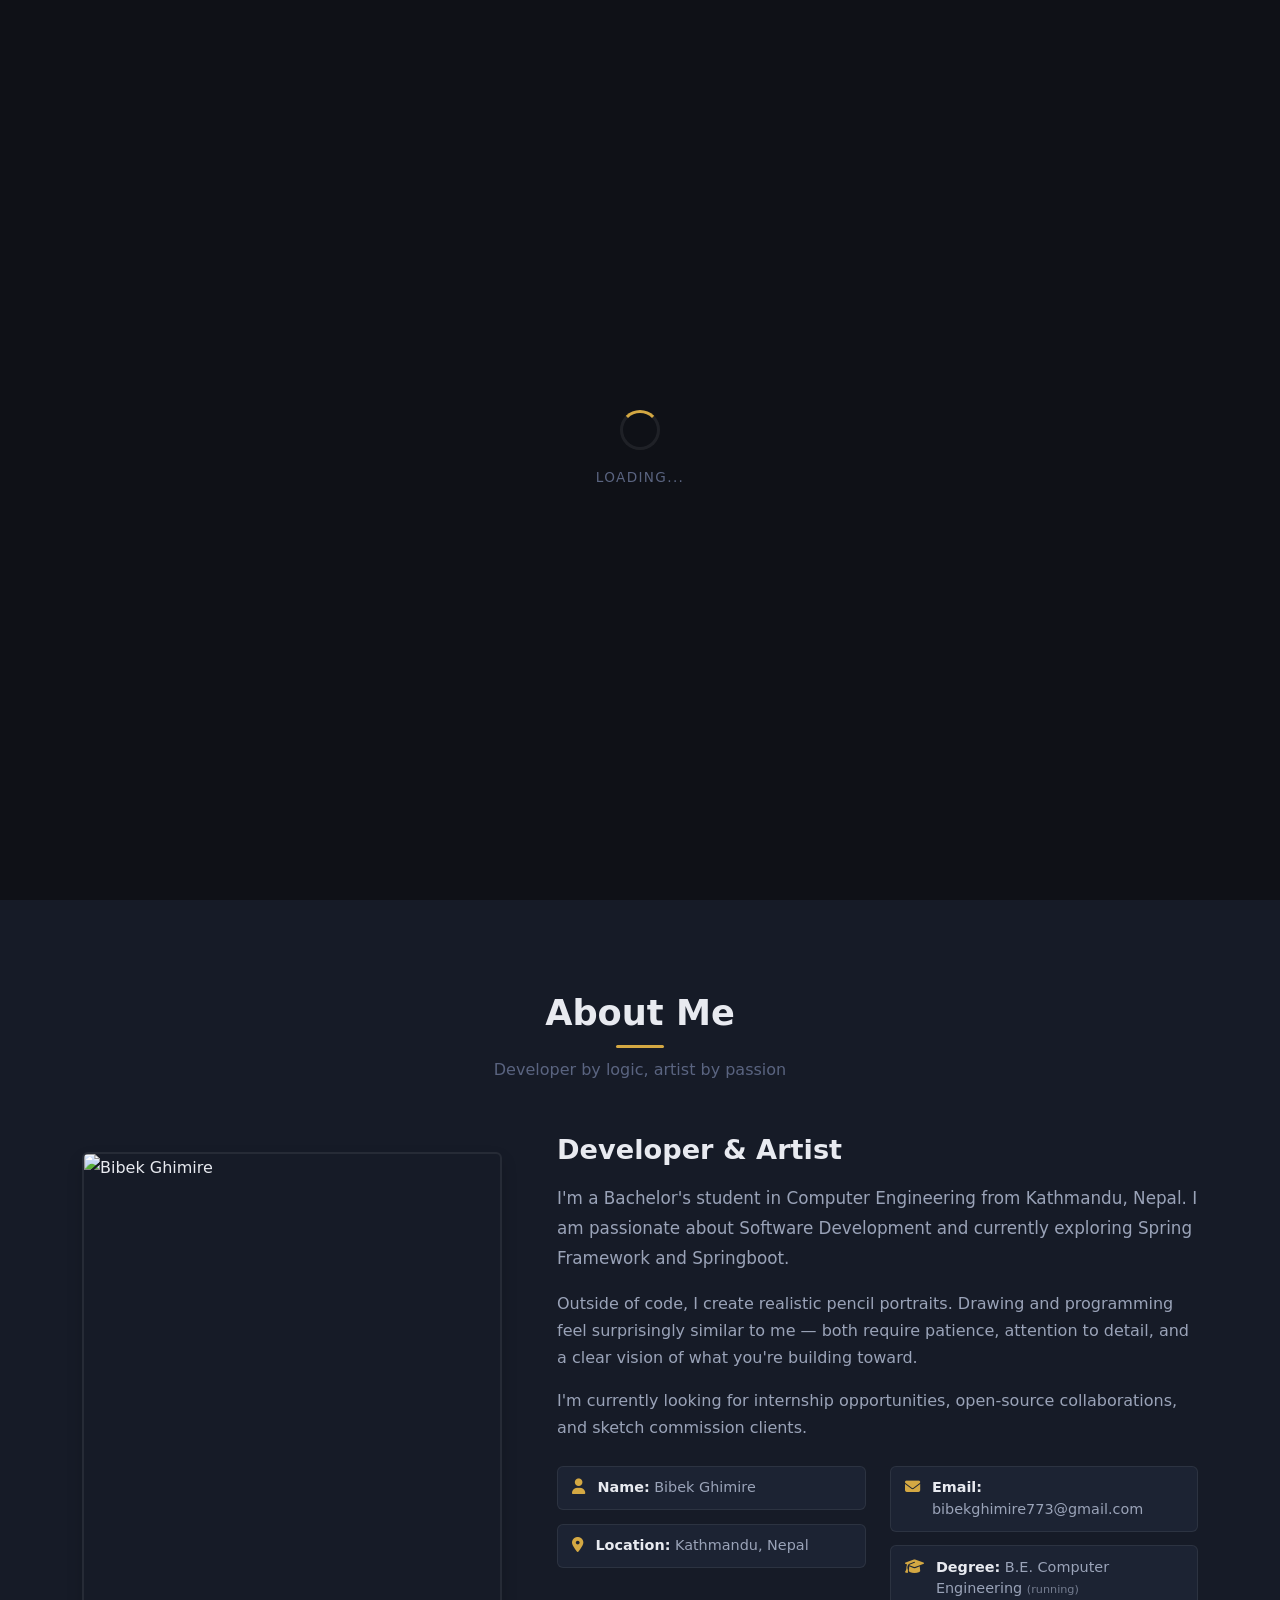
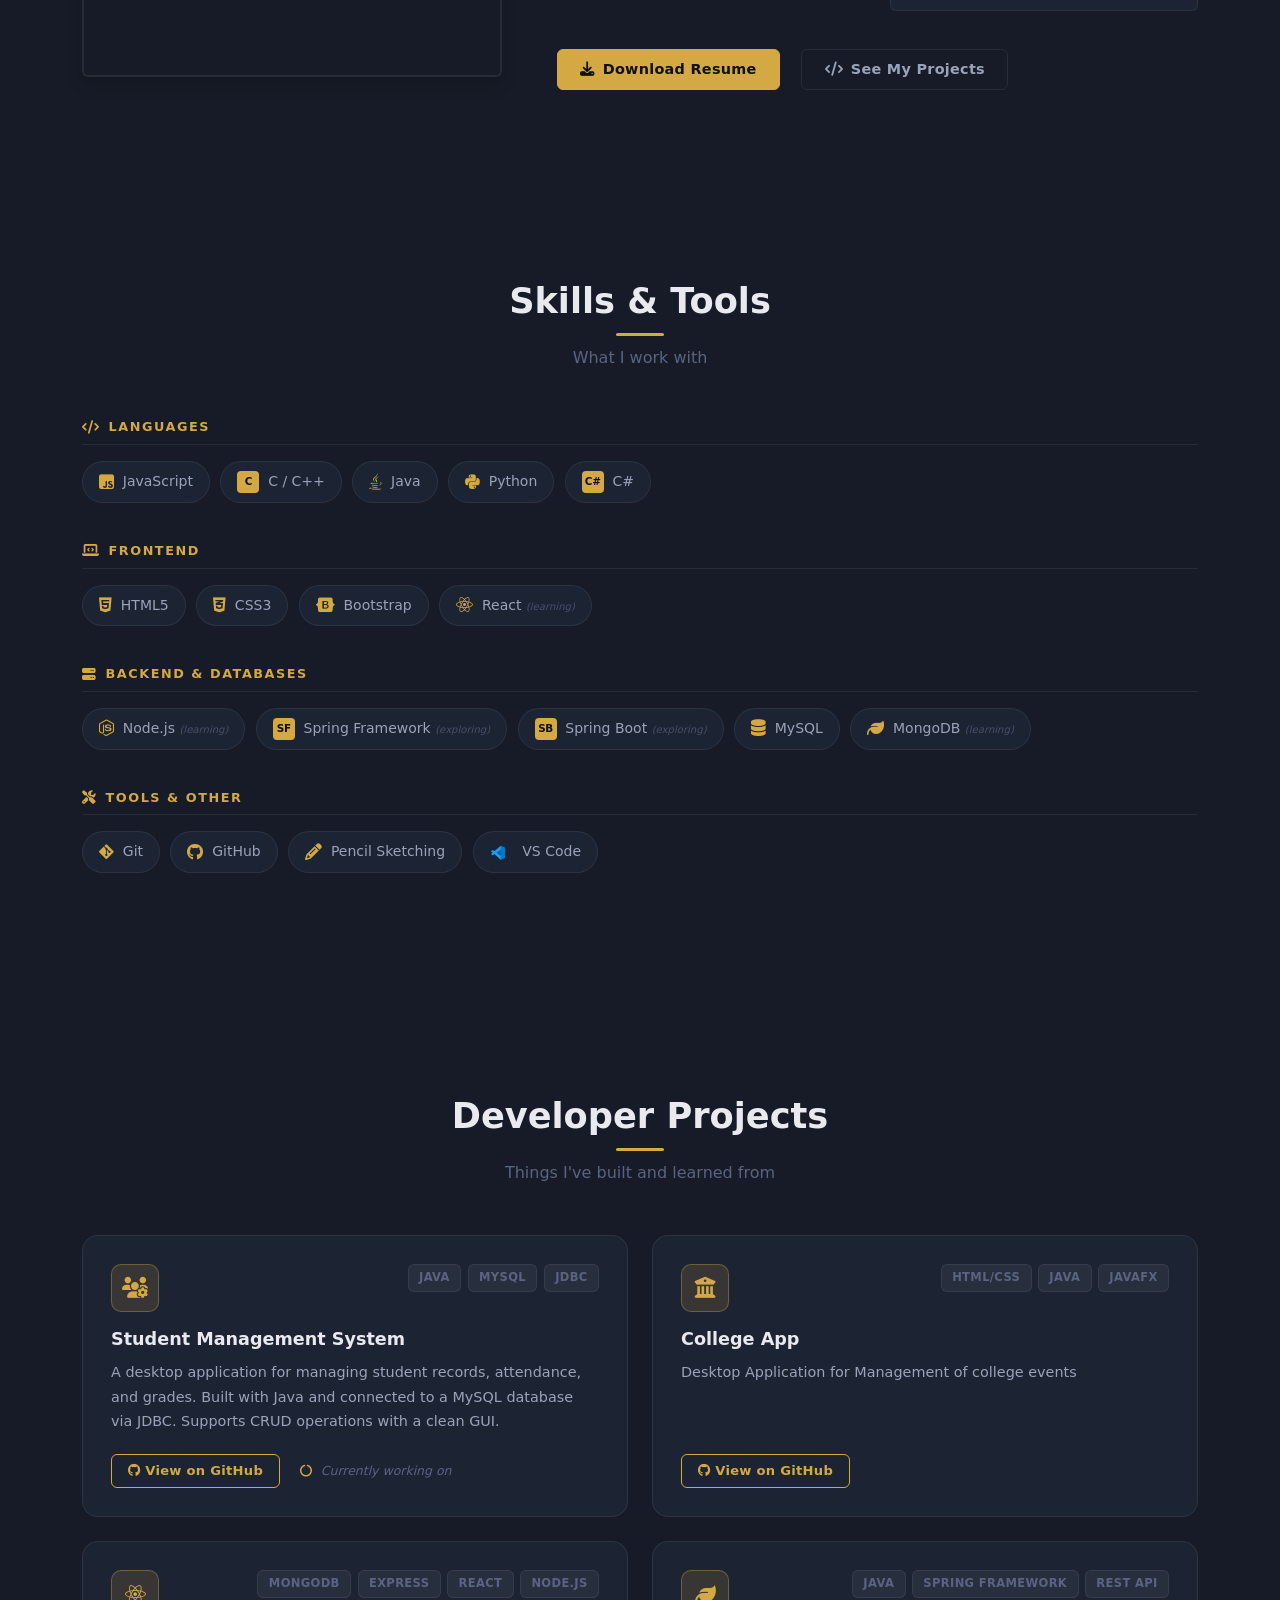
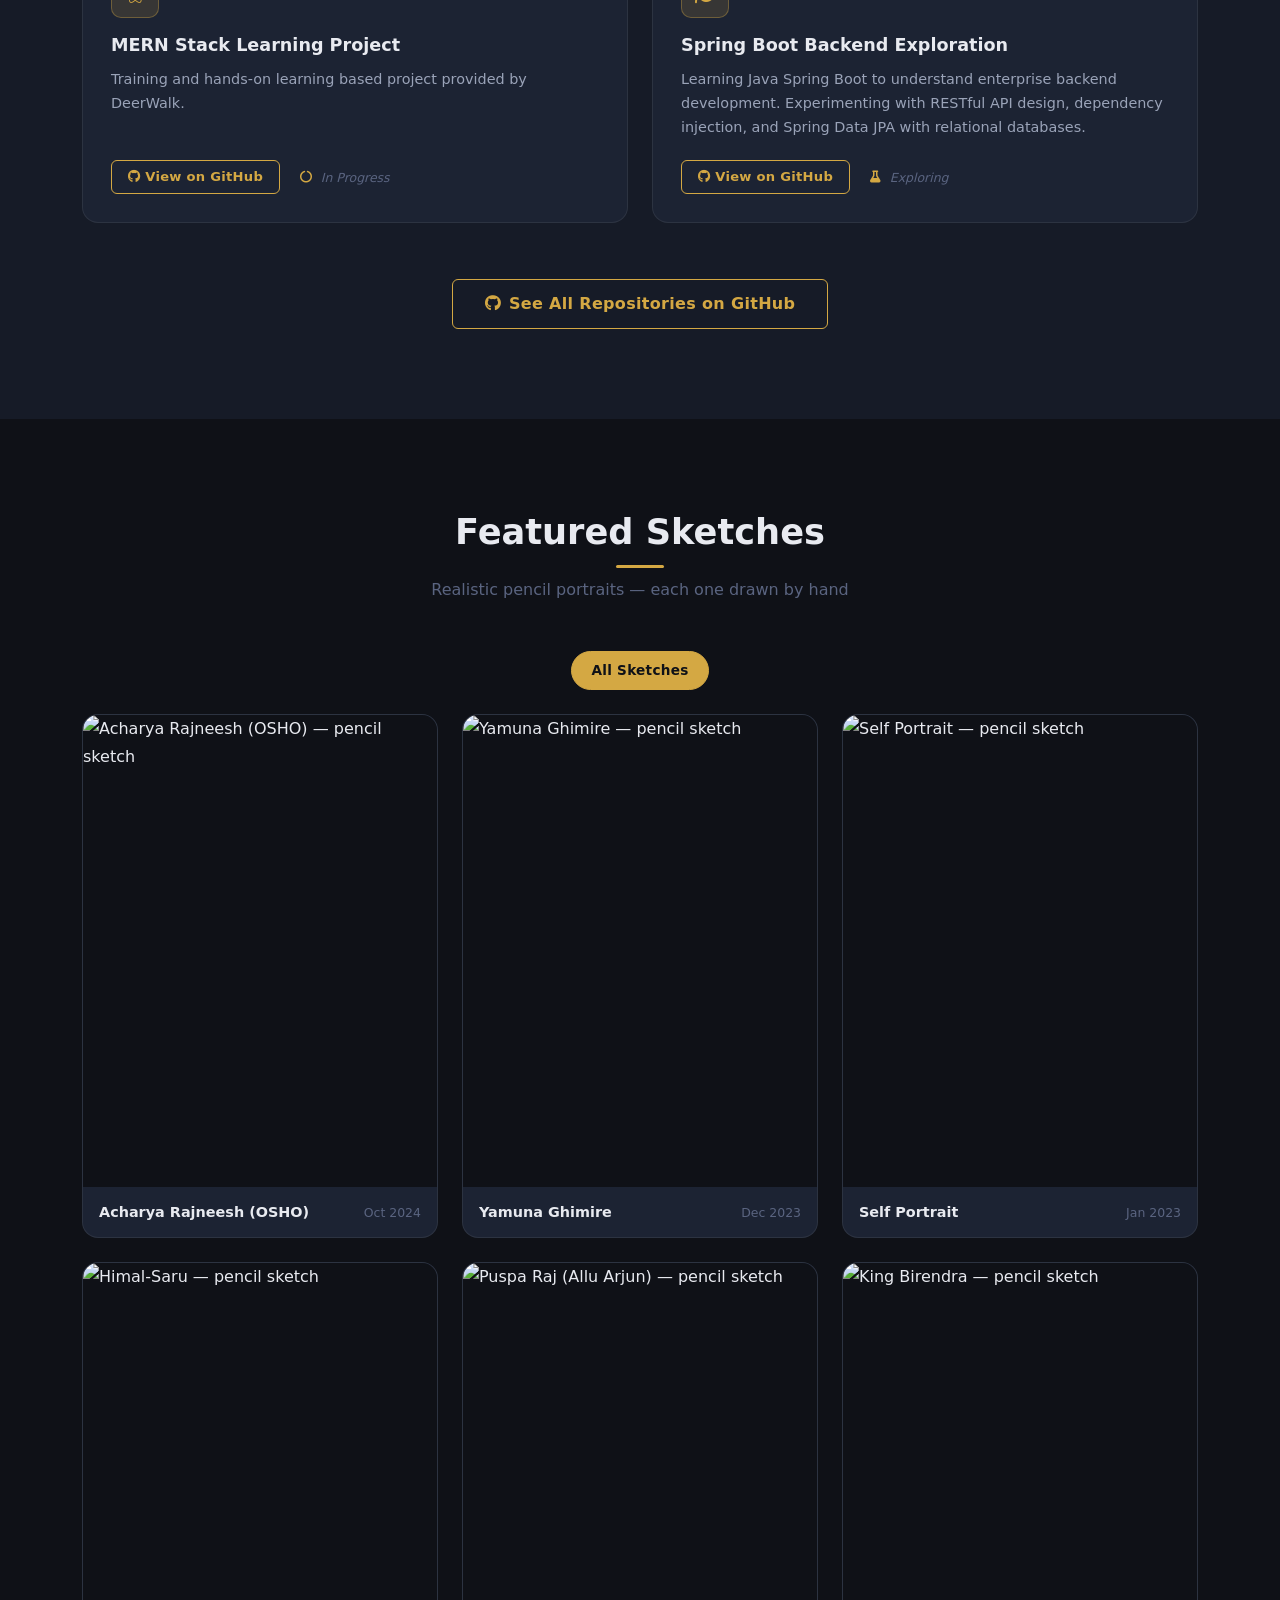
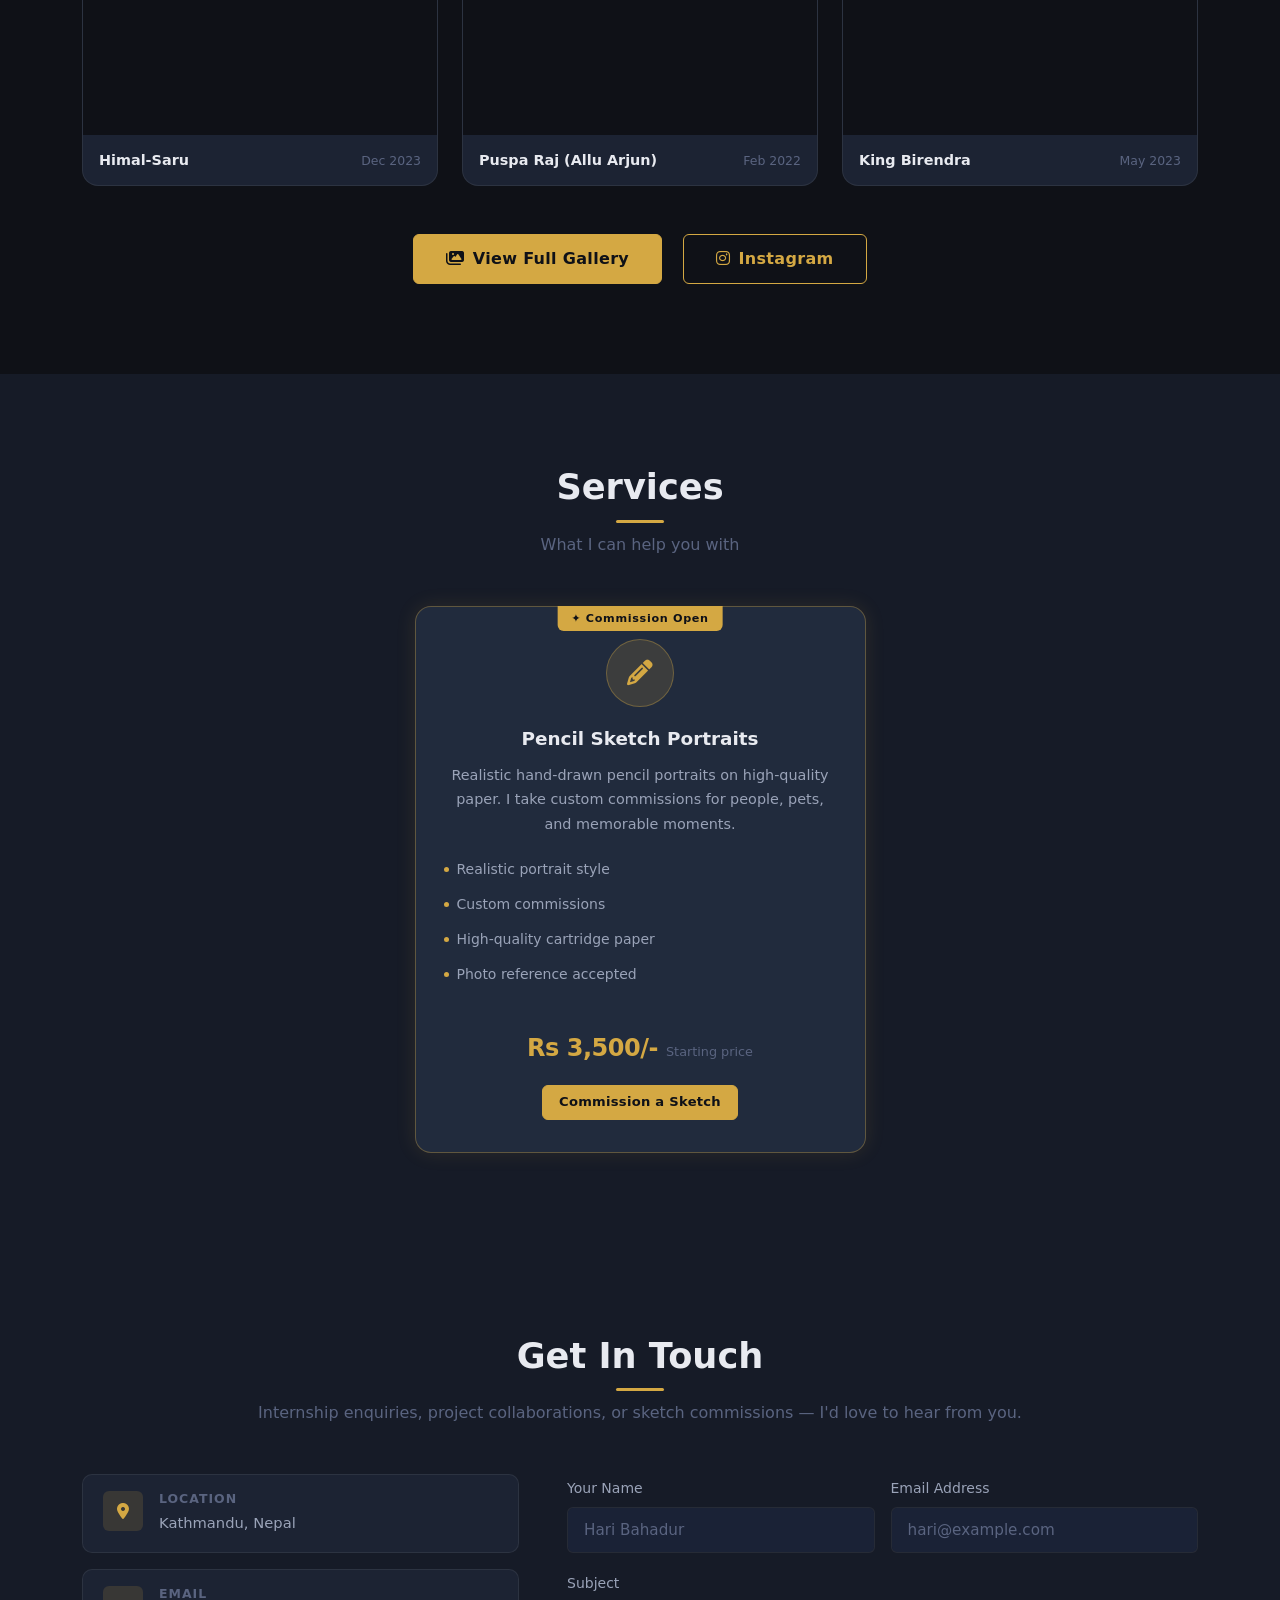
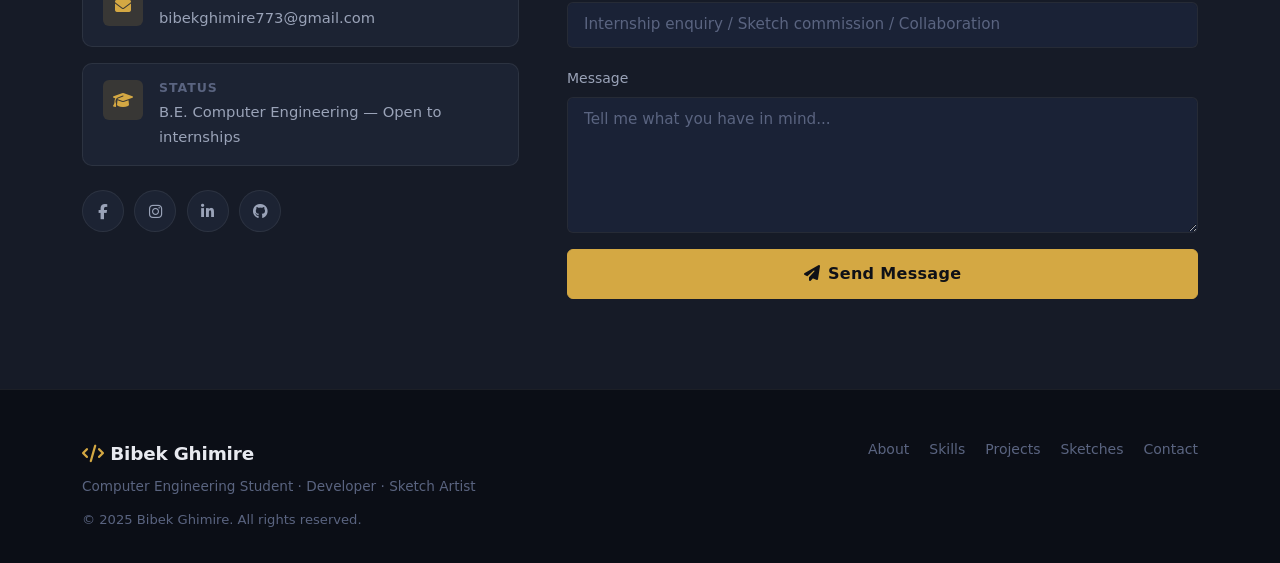
==== index.html @ e4b33c44 "feat: updated with correct data some new features" ====
<!DOCTYPE html>
<html lang="en">

<head>
  <meta charset="utf-8">
  <title>Bibek Ghimire — Developer & Artist</title>
  <meta name="viewport" content="width=device-width, initial-scale=1.0">
  <meta name="description" content="Bibek Ghimire — Computer Engineering student at Lalitpur, Nepal. Building web apps with MERN & Spring Boot. Also a realistic pencil sketch artist available for commissions.">
  <meta name="keywords" content="Bibek Ghimire, web developer, MERN stack, Spring Boot, sketch artist, computer engineering, Nepal, portfolio">
  <meta name="author" content="Bibek Ghimire">

  <!-- Open Graph / Social sharing -->
  <meta property="og:type" content="website">
  <meta property="og:url" content="https://ghimire-bibek.com.np/">
  <meta property="og:title" content="Bibek Ghimire — Developer & Artist">
  <meta property="og:description" content="Computer Engineering student building web apps and creating realistic pencil sketches. Open to internships, collaborations, and sketch commissions.">
  <meta property="og:image" content="https://ghimire-bibek.com.np/img/intro.jpg">

  <!-- Twitter Card -->
  <meta name="twitter:card" content="summary_large_image">
  <meta name="twitter:title" content="Bibek Ghimire — Developer & Artist">
  <meta name="twitter:description" content="Computer Engineering student building web apps and creating realistic pencil sketches.">
  <meta name="twitter:image" content="https://ghimire-bibek.com.np/img/intro.jpg">

  <!-- Favicon -->
  <link rel="icon" type="image/x-icon" href="img/logo.png">
  <link rel="manifest" href="manifest.json">
  <link rel="stylesheet" href="https://cloudflare.com">


  <!-- External CSS -->
  <link href="https://cdnjs.cloudflare.com/ajax/libs/bootstrap/5.3.0/css/bootstrap.min.css" rel="stylesheet">
  <link href="https://cdnjs.cloudflare.com/ajax/libs/font-awesome/6.4.0/css/all.min.css" rel="stylesheet">
  <link href="https://cdnjs.cloudflare.com/ajax/libs/aos/2.3.4/aos.css" rel="stylesheet">

  <!-- Site CSS -->
  <link rel="stylesheet" href="style.css">
</head>

<body data-bs-spy="scroll" data-bs-target="#navbar" data-bs-offset="80">

  <!-- ========================
       PRELOADER
  ========================= -->
  <div id="preloader">
    <div class="preloader-content">
      <div class="spinner"></div>
      <p>Loading...</p>
    </div>
  </div>

  <!-- ========================
       NAVBAR
  ========================= -->
  <nav class="navbar navbar-expand-lg navbar-dark fixed-top" id="navbar">
    <div class="container">
      <a class="navbar-brand" href="#home">
        <i class="fas fa-code"></i> Bibek Ghimire
      </a>
      <button class="navbar-toggler" type="button" data-bs-toggle="collapse" data-bs-target="#navbarNav"
        aria-controls="navbarNav" aria-expanded="false" aria-label="Toggle navigation">
        <span class="navbar-toggler-icon"></span>
      </button>
      <div class="collapse navbar-collapse" id="navbarNav">
        <ul class="navbar-nav ms-auto">
          <li class="nav-item"><a class="nav-link" href="#home">Home</a></li>
          <li class="nav-item"><a class="nav-link" href="#about">About</a></li>
          <li class="nav-item"><a class="nav-link" href="#skills">Skills</a></li>
          <li class="nav-item"><a class="nav-link" href="#projects">Projects</a></li>
          <li class="nav-item"><a class="nav-link" href="sketches.html">Sketches</a></li>
          <li class="nav-item"><a class="nav-link" href="#services">Services</a></li>
          <li class="nav-item"><a class="nav-link" href="#contact">Contact</a></li>
        </ul>
      </div>
    </div>
  </nav>

  <!-- ========================
       HERO SECTION
  ========================= -->
  <section id="home" class="hero">
    <div class="hero-particles"></div>
    <div class="container">
      <div class="row">
        <div class="col-lg-8 mx-auto text-center" data-aos="fade-up">
          <div class="hero-content">

            <img src="img/intro.jpg" alt="Bibek Ghimire" class="hero-profile-img mb-4"
              data-aos="zoom-in" data-aos-delay="200">

            <h1 class="hero-title">Hi, I'm Bibek Ghimire</h1>

            <!-- Typing animation target — kept for script.js compatibility -->
            <div class="typing-container">
              <span class="typed-text"></span>
              <span class="cursor">&nbsp;</span>
            </div>

            <p class="hero-subtitle mt-3">
              Computer Engineering student from Nepal —
              building web apps by day, drawing pencil portraits by night.
            </p>

            <div class="hero-buttons mt-4">
              <a href="#projects" class="btn btn-primary btn-lg me-3">View Projects</a>
              <a href="#contact" class="btn btn-outline-light btn-lg">Get In Touch</a>
            </div>

            <!-- Quick social links in hero -->
            <div class="hero-social mt-4">
              <a href="https://github.com/bibek773" target="_blank" rel="noopener" aria-label="GitHub">
                <i class="fab fa-github"></i>
              </a>
              <a href="https://www.linkedin.com/in/bibek-ghimire-1952292b1/" target="_blank" rel="noopener" aria-label="LinkedIn">
                <i class="fab fa-linkedin"></i>
              </a>
              <a href="https://www.instagram.com/bibekghimire773" target="_blank" rel="noopener" aria-label="Instagram">
                <i class="fab fa-instagram"></i>
              </a>
              <a href="https://www.facebook.com/mr.bibek0" target="_blank" rel="noopener" aria-label="Facebook">
                <i class="fab fa-facebook"></i>
              </a>
            </div>

          </div>
        </div>
      </div>
    </div>

    <div class="scroll-indicator">
      <a href="#about" aria-label="Scroll to About">
        <i class="fas fa-chevron-down"></i>
      </a>
    </div>
  </section>

  <!-- ========================
       ABOUT SECTION
  ========================= -->
  <section id="about" class="section">
    <div class="container">
      <h2 class="section-title" data-aos="fade-up">About Me</h2>
      <p class="section-subtitle" data-aos="fade-up" data-aos-delay="100">Developer by logic, artist by passion</p>

      <div class="row align-items-center">

        <!-- Photo -->
        <div class="col-lg-5 mb-5 mb-lg-0" data-aos="fade-right">
          <div class="about-image-container">
            <img src="img/bg.png" alt="Bibek Ghimire" class="img-fluid rounded shadow about-image">
            <div class="image-overlay">
              <div class="overlay-content">
                <i class="fas fa-eye fa-2x"></i>
                <p>Passionate Developer</p>
              </div>
            </div>
          </div>
        </div>

        <!-- Bio -->
        <div class="col-lg-7" data-aos="fade-left">
          <div class="about-content">
            <h3 class="mb-3">Developer &amp; Artist</h3>

            <p class="lead">
              I'm a Bachelor's student in Computer Engineering from Kathmandu, Nepal.
              I am passionate about Software Development and currently exploring Spring Framework and Springboot.
            </p>
            <p>
              Outside of code, I create realistic pencil portraits. Drawing and programming feel
              surprisingly similar to me — both require patience, attention to detail, and a clear
              vision of what you're building toward.
            </p>
            <p>
              I'm currently looking for internship opportunities, open-source collaborations,
              and sketch commission clients.
            </p>

            <!-- Info grid — no phone number -->
            <div class="row mt-4">
              <div class="col-sm-6">
                <div class="info-item">
                  <i class="fas fa-user"></i>
                  <span><strong>Name:</strong> Bibek Ghimire</span>
                </div>
                <div class="info-item">
                  <i class="fas fa-map-marker-alt"></i>
                  <span><strong>Location:</strong> Kathmandu, Nepal</span>
                </div>
              </div>
              <div class="col-sm-6">
                <div class="info-item">
                  <i class="fas fa-envelope"></i>
                  <span><strong>Email:</strong> bibekghimire773@gmail.com</span>
                </div>
                <div class="info-item">
                  <i class="fas fa-graduation-cap"></i>
                  <span><strong>Degree:</strong> B.E. Computer Engineering <small>(running)</small></span>
                </div>
              </div>
            </div>

            <div class="mt-4">
              <a href="resume.pdf" class="btn btn-primary me-3" target="_blank" rel="noopener">
                <i class="fas fa-download me-2"></i>Download Resume
              </a>
              <a href="#projects" class="btn btn-outline-secondary">
                <i class="fas fa-code me-2"></i>See My Projects
              </a>
            </div>
          </div>
        </div>

      </div>
    </div>
  </section>

  <!-- ========================
       SKILLS SECTION (new)
  ========================= -->
  <section id="skills" class="section skills-section">
    <div class="container">
      <h2 class="section-title" data-aos="fade-up">Skills &amp; Tools</h2>
      <p class="section-subtitle" data-aos="fade-up" data-aos-delay="100">What I work with</p>

      <!-- Languages -->
      <div class="skills-group" data-aos="fade-up" data-aos-delay="150">
        <h5 class="skills-group-label">
          <i class="fas fa-code me-2"></i>Languages
        </h5>
        <div class="skills-grid">
          <div class="skill-chip">
            <i class="fab fa-js-square"></i>
            <span>JavaScript</span>
          </div>
          <div class="skill-chip">
            <span class="skill-chip-icon">C</span>
            <span>C / C++</span>
          </div>
          <div class="skill-chip">
            <i class="fab fa-java"></i>
            <span>Java</span>
          </div>
          <div class="skill-chip">
            <i class="fab fa-python"></i>
            <span>Python</span>
          </div>
          <div class="skill-chip">
            <span class="skill-chip-icon">C#</span>
            <span>C#</span>
          </div>
        </div>
      </div>

      <!-- Frontend -->
      <div class="skills-group" data-aos="fade-up" data-aos-delay="200">
        <h5 class="skills-group-label">
          <i class="fas fa-laptop-code me-2"></i>Frontend
        </h5>
        <div class="skills-grid">
          <div class="skill-chip">
            <i class="fab fa-html5"></i>
            <span>HTML5</span>
          </div>
          <div class="skill-chip">
            <i class="fab fa-css3-alt"></i>
            <span>CSS3</span>
          </div>
          <div class="skill-chip">
            <i class="fab fa-bootstrap"></i>
            <span>Bootstrap</span>
          </div>
          <div class="skill-chip">
            <i class="fab fa-react"></i>
            <span>React <small>(learning)</small></span>
          </div>
        </div>
      </div>

      <!-- Backend -->
      <div class="skills-group" data-aos="fade-up" data-aos-delay="250">
        <h5 class="skills-group-label">
          <i class="fas fa-server me-2"></i>Backend &amp; Databases
        </h5>
        <div class="skills-grid">
          <div class="skill-chip">
            <i class="fab fa-node-js"></i>
            <span>Node.js <small>(learning)</small></span>
          </div>
          <div class="skill-chip">
            <span class="skill-chip-icon">SF</span>
            <span>Spring Framework <small>(exploring)</small></span>
          </div>
          <div class="skill-chip">
            <span class="skill-chip-icon">SB</span>
            <span>Spring Boot <small>(exploring)</small></span>
          </div>
          <div class="skill-chip">
            <i class="fas fa-database"></i>
            <span>MySQL</span>
          </div>
          <div class="skill-chip">
            <i class="fas fa-leaf"></i>
            <span>MongoDB <small>(learning)</small></span>
          </div>
        </div>
      </div>

      <!-- Tools -->
      <div class="skills-group" data-aos="fade-up" data-aos-delay="300">
        <h5 class="skills-group-label">
          <i class="fas fa-tools me-2"></i>Tools &amp; Other
        </h5>
        <div class="skills-grid">
          <div class="skill-chip">
            <i class="fab fa-git-alt"></i>
            <span>Git</span>
          </div>
          <div class="skill-chip">
            <i class="fab fa-github"></i>
            <span>GitHub</span>
          </div>
          <div class="skill-chip">
            <i class="fas fa-pencil-alt"></i>
            <span>Pencil Sketching</span>
          </div>
          <div class="skill-chip">
            <svg width="16" height="16" viewBox="0 0 24 24" aria-hidden="true" focusable="false" style="margin-right:8px;display:inline-block;vertical-align:middle;">
              <path fill="#0065A9" d="M16.24 2.47L6.73 11.03l-2.74-2.08L1.5 10.94l2.74 2.06L1.5 15.06l2.49 1.99 2.74-2.08 9.51 8.56 6.26-3V5.47z"/>
              <path fill="#007ACC" d="M22.5 5.47l-6.26-3v21.06l6.26-3z"/>
              <path fill="#1F9CF0" d="M16.24 2.47v5.61L9.92 13l6.32 4.92v5.61L6.73 14.97 3.99 17.05 1.5 15.06 4.24 13 1.5 10.94l2.49-1.99 2.74 2.08z"/>
            </svg>
            <span>VS Code</span>
            
          </div>
        </div>
      </div>

    </div>
  </section>

  <!-- ========================
       PROJECTS SECTION (new)
  ========================= -->
  <section id="projects" class="section projects-section">
    <div class="container">
      <h2 class="section-title" data-aos="fade-up">Developer Projects</h2>
      <p class="section-subtitle" data-aos="fade-up" data-aos-delay="100">Things I've built and learned from</p>

      <div class="row g-4">

        <!-- Project 1: Student Management System -->
        <div class="col-lg-6" data-aos="fade-up" data-aos-delay="150">
          <div class="project-card">
            <div class="project-header">
              <div class="project-icon">
                <i class="fas fa-users-cog"></i>
              </div>
              <div class="project-tags">
                <span class="project-tag">Java</span>
                <span class="project-tag">MySQL</span>
                <span class="project-tag">JDBC</span>
              </div>
            </div>
            <h4 class="project-title">Student Management System  </h4>
            <p class="project-desc">
              A desktop application for managing student records, attendance, and grades.
              Built with Java and connected to a MySQL database via JDBC. Supports
              CRUD operations with a clean GUI.
            </p>
            <div class="project-links">
              <a href="https://github.com/Bibek773/StudentManagementSystem" target="_blank" rel="noopener" class="btn btn-sm btn-outline-primary">
                <i class="fab fa-github me-1"></i>View on GitHub
              </a>
              <span class="project-status ms-2">
                <i class="fas fa-circle-notch fa-spin me-1"></i>Currently working on
              </span>
            </div>
          </div>
        </div>

        <!-- Project 2: College App -->
        <div class="col-lg-6" data-aos="fade-up" data-aos-delay="200">
          <div class="project-card">
            <div class="project-header">
              <div class="project-icon">
                <i class="fas fa-university"></i>
              </div>
              <div class="project-tags">
                <span class="project-tag">HTML/CSS</span>
                <span class="project-tag">Java</span>
                <span class="project-tag">JavaFX</span>
              </div>
            </div>
            <h4 class="project-title">College App</h4>
            <p class="project-desc">
              Desktop Application for Management of college events
            </p>
            <div class="project-links">
              <a href="https://github.com/Bibek773/CollegeApp" target="_blank" rel="noopener" class="btn btn-sm btn-outline-primary">
                <i class="fab fa-github me-1"></i>View on GitHub
              </a>
            </div>
          </div>
        </div>

        <!-- Project 3: MERN Learning Project -->
        <div class="col-lg-6" data-aos="fade-up" data-aos-delay="250">
          <div class="project-card">
            <div class="project-header">
              <div class="project-icon">
                <i class="fab fa-react"></i>
              </div>
              <div class="project-tags">
                <span class="project-tag">MongoDB</span>
                <span class="project-tag">Express</span>
                <span class="project-tag">React</span>
                <span class="project-tag">Node.js</span>
              </div>
            </div>
            <h4 class="project-title">MERN Stack Learning Project</h4>
            <p class="project-desc">
              Training and hands-on learning based project provided by DeerWalk.
            </p>
            <div class="project-links">
              <a href="https://github.com/Bibek773/mernStack" target="_blank" rel="noopener" class="btn btn-sm btn-outline-primary">
                <i class="fab fa-github me-1"></i>View on GitHub
              </a>
              <span class="project-status ms-2">
                <i class="fas fa-circle-notch fa-spin me-1"></i>In Progress
              </span>
            </div>
          </div>
        </div>

        <!-- Project 4: Spring Boot Exploration -->
        <div class="col-lg-6" data-aos="fade-up" data-aos-delay="300">
          <div class="project-card">
            <div class="project-header">
              <div class="project-icon">
                <i class="fas fa-leaf"></i>
              </div>
              <div class="project-tags">
                <span class="project-tag">Java</span>
                <span class="project-tag">Spring Framework</span>
                <span class="project-tag">REST API</span>
              </div>
            </div>
            <h4 class="project-title">Spring Boot Backend Exploration</h4>
            <p class="project-desc">
              Learning Java Spring Boot to understand enterprise backend development.
              Experimenting with RESTful API design, dependency injection, and
              Spring Data JPA with relational databases.
            </p>
            <div class="project-links">
              <a href="https://github.com/Bibek773/JavaSpringBoot" target="_blank" rel="noopener" class="btn btn-sm btn-outline-primary">
                <i class="fab fa-github me-1"></i>View on GitHub
              </a>
              <span class="project-status ms-2">
                <i class="fas fa-flask me-1"></i>Exploring
              </span>
            </div>
          </div>
        </div>

      </div>

      <div class="text-center mt-5" data-aos="fade-up">
        <a href="https://github.com/Bibek773" target="_blank" rel="noopener" class="btn btn-outline-primary btn-lg">
          <i class="fab fa-github me-2"></i>See All Repositories on GitHub
        </a>
      </div>

    </div>
  </section>

  <!-- ========================
       FEATURED SKETCHES SECTION
       (was "Featured Work" / "Portfolio")
  ========================= -->
  <section id="portfolio" class="section">
    <div class="container">
      <h2 class="section-title" data-aos="fade-up">Featured Sketches</h2>
      <p class="section-subtitle" data-aos="fade-up" data-aos-delay="100">
        Realistic pencil portraits — each one drawn by hand
      </p>

      <!-- Filter tabs kept for script.js compatibility -->
      <div class="portfolio-filters text-center mb-4" data-aos="fade-up" data-aos-delay="150">
        <button class="filter-btn active" data-filter="all">All Sketches</button>
      </div>

      <div class="row g-4" id="portfolio-grid">

        <div class="col-lg-4 col-md-6 portfolio-item" data-aos="fade-up" data-aos-delay="200">
          <div class="portfolio-card">
            <div class="portfolio-img-wrapper">
              <img src="img/work-1.jpg" alt="Acharya Rajneesh (OSHO) — pencil sketch" class="img-fluid">
              <div class="portfolio-overlay">
                <button class="portfolio-zoom-btn" onclick="openLightbox('img/work-1.jpg', 'Acharya Rajneesh (OSHO)')" aria-label="View full size">
                  <i class="fas fa-search-plus"></i>
                </button>
              </div>
            </div>
            <div class="portfolio-info">
              <h5>Acharya Rajneesh (OSHO)</h5>
              <span class="portfolio-date">Oct 2024</span>
            </div>
          </div>
        </div>

        <div class="col-lg-4 col-md-6 portfolio-item" data-aos="fade-up" data-aos-delay="250">
          <div class="portfolio-card">
            <div class="portfolio-img-wrapper">
              <img src="img/work-2.jpg" alt="Yamuna Ghimire — pencil sketch" class="img-fluid">
              <div class="portfolio-overlay">
                <button class="portfolio-zoom-btn" onclick="openLightbox('img/work-2.jpg', 'Yamuna Ghimire')" aria-label="View full size">
                  <i class="fas fa-search-plus"></i>
                </button>
              </div>
            </div>
            <div class="portfolio-info">
              <h5>Yamuna Ghimire</h5>
              <span class="portfolio-date">Dec 2023</span>
            </div>
          </div>
        </div>

        <div class="col-lg-4 col-md-6 portfolio-item" data-aos="fade-up" data-aos-delay="300">
          <div class="portfolio-card">
            <div class="portfolio-img-wrapper">
              <img src="img/work-3.jpg" alt="Self Portrait — pencil sketch" class="img-fluid">
              <div class="portfolio-overlay">
                <button class="portfolio-zoom-btn" onclick="openLightbox('img/work-3.jpg', 'Self Portrait')" aria-label="View full size">
                  <i class="fas fa-search-plus"></i>
                </button>
              </div>
            </div>
            <div class="portfolio-info">
              <h5>Self Portrait</h5>
              <span class="portfolio-date">Jan 2023</span>
            </div>
          </div>
        </div>

        <div class="col-lg-4 col-md-6 portfolio-item" data-aos="fade-up" data-aos-delay="200">
          <div class="portfolio-card">
            <div class="portfolio-img-wrapper">
              <img src="img/work-4.jpg" alt="Himal-Saru — pencil sketch" class="img-fluid">
              <div class="portfolio-overlay">
                <button class="portfolio-zoom-btn" onclick="openLightbox('img/work-4.jpg', 'Himal-Saru')" aria-label="View full size">
                  <i class="fas fa-search-plus"></i>
                </button>
              </div>
            </div>
            <div class="portfolio-info">
              <h5>Himal-Saru</h5>
              <span class="portfolio-date">Dec 2023</span>
            </div>
          </div>
        </div>

        <div class="col-lg-4 col-md-6 portfolio-item" data-aos="fade-up" data-aos-delay="250">
          <div class="portfolio-card">
            <div class="portfolio-img-wrapper">
              <img src="img/work-5.jpg" alt="Puspa Raj (Allu Arjun) — pencil sketch" class="img-fluid">
              <div class="portfolio-overlay">
                <button class="portfolio-zoom-btn" onclick="openLightbox('img/work-5.jpg', 'Puspa Raj (Allu Arjun)')" aria-label="View full size">
                  <i class="fas fa-search-plus"></i>
                </button>
              </div>
            </div>
            <div class="portfolio-info">
              <h5>Puspa Raj (Allu Arjun)</h5>
              <span class="portfolio-date">Feb 2022</span>
            </div>
          </div>
        </div>

        <div class="col-lg-4 col-md-6 portfolio-item" data-aos="fade-up" data-aos-delay="300">
          <div class="portfolio-card">
            <div class="portfolio-img-wrapper">
              <img src="img/work-6.jpg" alt="King Birendra — pencil sketch" class="img-fluid">
              <div class="portfolio-overlay">
                <button class="portfolio-zoom-btn" onclick="openLightbox('img/work-6.jpg', 'King Birendra')" aria-label="View full size">
                  <i class="fas fa-search-plus"></i>
                </button>
              </div>
            </div>
            <div class="portfolio-info">
              <h5>King Birendra</h5>
              <span class="portfolio-date">May 2023</span>
            </div>
          </div>
        </div>

      </div>

      <div class="text-center mt-5" data-aos="fade-up">
        <a href="sketches.html" class="btn btn-primary btn-lg me-3">
          <i class="fas fa-images me-2"></i>View Full Gallery
        </a>
        <a href="https://www.instagram.com/bibek5508" target="_blank" rel="noopener" class="btn btn-outline-primary btn-lg">
          <i class="fab fa-instagram me-2"></i>Instagram
        </a>
      </div>

    </div>
  </section>

  <!-- Lightbox (kept from original — script.js controls this) -->
  <div id="lightbox" class="lightbox" style="display:none;">
    <span class="lightbox-close" onclick="closeLightbox()">&times;</span>
    <img id="lightbox-img" src="" alt="">
  </div>

  <!-- ========================
       SERVICES SECTION
       (Mobile Dev removed)
  ========================= -->
  <section id="services" class="section services-section">
    <div class="container">
      <h2 class="section-title" data-aos="fade-up">Services</h2>
      <p class="section-subtitle" data-aos="fade-up" data-aos-delay="100">What I can help you with</p>

      <div class="row justify-content-center g-4">

       
        <!-- Pencil Sketch Portraits -->
        <div class="col-lg-5 col-md-6" data-aos="fade-up" data-aos-delay="300">
          <div class="service-card h-100 service-card--featured">
            <div class="service-icon">
              <i class="fas fa-pencil-alt"></i>
            </div>
            <h4>Pencil Sketch Portraits</h4>
            <p>
              Realistic hand-drawn pencil portraits on high-quality paper.
              I take custom commissions for people, pets, and memorable moments.
            </p>
            <ul class="service-features">
              <li>Realistic portrait style</li>
              <li>Custom commissions</li>
              <li>High-quality cartridge paper</li>
              <li>Photo reference accepted</li>
            </ul>
            <div class="service-price mt-3">
              <span class="price">Rs 3,500/-</span>
              <span class="price-note">Starting price</span>
            </div>
            <div class="service-cta mt-3">
              <button class="btn btn-primary btn-sm" onclick="openCommissionModal()">
                Commission a Sketch
              </button>
            </div>
          </div>
        </div>

      </div>
    </div>
  </section>

  <!-- ========================
       CONTACT SECTION
       (phone removed, WhatsApp removed)
  ========================= -->
  <section id="contact" class="section contact-section">
    <div class="container">
      <h2 class="section-title" data-aos="fade-up">Get In Touch</h2>
      <p class="section-subtitle" data-aos="fade-up" data-aos-delay="100">
        Internship enquiries, project collaborations, or sketch commissions — I'd love to hear from you.
      </p>

      <div class="row g-5">

        <!-- Contact Info -->
        <div class="col-lg-5" data-aos="fade-right">
          <div class="contact-info">

            <div class="contact-item">
              <div class="contact-item-icon">
                <i class="fas fa-map-marker-alt"></i>
              </div>
              <div>
                <h6>Location</h6>
                <p>Kathmandu, Nepal</p>
              </div>
            </div>

            <div class="contact-item">
              <div class="contact-item-icon">
                <i class="fas fa-envelope"></i>
              </div>
              <div>
                <h6>Email</h6>
                <p><a href="mailto:bibekghimire773@gmail.com">bibekghimire773@gmail.com</a></p>
              </div>
            </div>

            <div class="contact-item">
              <div class="contact-item-icon">
                <i class="fas fa-graduation-cap"></i>
              </div>
              <div>
                <h6>Status</h6>
                <p>B.E. Computer Engineering — Open to internships</p>
              </div>
            </div>

          </div>

          <!-- Social Links -->
          <div class="contact-socials mt-4">
            <a href="https://www.facebook.com/mr.bibek0" target="_blank" rel="noopener" aria-label="Facebook">
              <i class="fab fa-facebook-f"></i>
            </a>
            <a href="https://www.instagram.com/bibek5508" target="_blank" rel="noopener" aria-label="Instagram">
              <i class="fab fa-instagram"></i>
            </a>
            <a href="https://www.linkedin.com/in/bibek-ghimire-1952292b1/" target="_blank" rel="noopener" aria-label="LinkedIn">
              <i class="fab fa-linkedin-in"></i>
            </a>
            <a href="https://github.com/bibek773" target="_blank" rel="noopener" aria-label="GitHub">
              <i class="fab fa-github"></i>
            </a>
          </div>
        </div>

        <!-- Contact Form -->
        <div class="col-lg-7" data-aos="fade-left">
          <form class="contact-form" id="contactForm" novalidate>
            <div class="row g-3">
              <div class="col-md-6">
                <label for="contactName" class="form-label">Your Name</label>
                <input type="text" class="form-control" id="contactName" name="name"
                  placeholder="Hari Bahadur" required>
              </div>
              <div class="col-md-6">
                <label for="contactEmail" class="form-label">Email Address</label>
                <input type="email" class="form-control" id="contactEmail" name="email"
                  placeholder="hari@example.com" required>
              </div>
              <div class="col-12">
                <label for="contactSubject" class="form-label">Subject</label>
                <input type="text" class="form-control" id="contactSubject" name="subject"
                  placeholder="Internship enquiry / Sketch commission / Collaboration">
              </div>
              <div class="col-12">
                <label for="contactMessage" class="form-label">Message</label>
                <textarea class="form-control" id="contactMessage" name="message"
                  rows="5" placeholder="Tell me what you have in mind..." required></textarea>
              </div>
              <div class="col-12">
                <button type="submit" class="btn btn-primary w-100">
                  <i class="fas fa-paper-plane me-2"></i>Send Message
                </button>
              </div>
            </div>
          </form>
        </div>

      </div>
    </div>
  </section>

  <!-- ========================
       FOOTER
  ========================= -->
  <footer class="site-footer">
    <div class="container">
      <div class="footer-top" style="margin-bottom: 0.75rem;">
        <div class="footer-brand">
          <a class="navbar-brand" href="#home">
            <i class="fas fa-code"></i> Bibek Ghimire
          </a>
          <p class="footer-tagline">Computer Engineering Student · Developer · Sketch Artist</p>
        </div>
        <div class="footer-links">
          <a href="#about">About</a>
          <a href="#skills">Skills</a>
          <a href="#projects">Projects</a>
          <a href="sketches.html">Sketches</a>
          <a href="#contact">Contact</a>
        </div>
      </div>
      
      <div class="footer-bottom">
        <p class="footer-copy">&copy; 2025 Bibek Ghimire. All rights reserved.</p>
        
      </div>
    </div>
  </footer>

  <!-- Back to top -->
  <button id="backToTop" class="back-to-top" aria-label="Back to top">
    <i class="fas fa-chevron-up"></i>
  </button>

  <!-- ========================
       COMMISSION MODAL
       (phone / Call Now removed)
  ========================= -->
  <div id="commissionModal" class="modal fade" tabindex="-1" aria-labelledby="commissionModalLabel" aria-hidden="true">
    <div class="modal-dialog modal-dialog-centered">
      <div class="modal-content">
        <div class="modal-header">
          <h5 class="modal-title" id="commissionModalLabel">
            <i class="fas fa-pencil-alt me-2"></i>Commission a Sketch
          </h5>
          <button type="button" class="btn-close btn-close-white" data-bs-dismiss="modal" aria-label="Close"></button>
        </div>
        <div class="modal-body">
          <p>Thank you for your interest in commissioning a sketch!</p>
          <p>Please reach out via email or Instagram and I'll get back to you with details on pricing, timeline, and what reference photo works best.</p>
          <ul class="commission-details">
            <li><i class="fas fa-check me-2"></i>Starting from <strong>Rs 3,500/-</strong></li>
            <li><i class="fas fa-check me-2"></i>High-quality cartridge paper</li>
            <li><i class="fas fa-check me-2"></i>Realistic pencil portrait style</li>
            <li><i class="fas fa-check me-2"></i>Clear photo reference needed</li>
          </ul>
        </div>
        <div class="modal-footer">
          <a href="mailto:bibekghimire773@gmail.com" class="btn btn-primary">
            <i class="fas fa-envelope me-2"></i>Email Me
          </a>
          <a href="https://www.instagram.com/bibek5508" target="_blank" rel="noopener" class="btn btn-outline-secondary">
            <i class="fab fa-instagram me-2"></i>Instagram
          </a>
        </div>
      </div>
    </div>
  </div>

  <!-- ========================
       SCRIPTS
  ========================= -->
  <script src="https://cdnjs.cloudflare.com/ajax/libs/bootstrap/5.3.0/js/bootstrap.bundle.min.js"></script>
  <script src="https://cdnjs.cloudflare.com/ajax/libs/aos/2.3.4/aos.js"></script>

  <!-- Inline bridge functions so script.js modal/lightbox calls still work -->
  <script>
    // Commission modal (used by service card button)
    function openCommissionModal() {
      var modal = new bootstrap.Modal(document.getElementById('commissionModal'));
      modal.show();
    }

    // Lightbox (used by portfolio card buttons)
    function openLightbox(src, title) {
      var lb = document.getElementById('lightbox');
      var img = document.getElementById('lightbox-img');
      img.src = src;
      img.alt = title;
      lb.style.display = 'flex';
      document.body.style.overflow = 'hidden';
    }

    function closeLightbox() {
      document.getElementById('lightbox').style.display = 'none';
      document.body.style.overflow = '';
    }

    // Close lightbox on background click
    document.getElementById('lightbox').addEventListener('click', function(e) {
      if (e.target === this) closeLightbox();
    });
  </script>

  <!-- UI behaviour hooks for CSS classes defined in style.css -->
  <script>
    // AOS init
    AOS.init({ duration: 600, once: true, offset: 60 });

    // Preloader
    window.addEventListener('load', function () {
      var pre = document.getElementById('preloader');
      if (pre) {
        setTimeout(function () { pre.classList.add('loaded'); }, 300);
      }
    });

    // Navbar: add .scrolled when page scrolls past hero
    (function () {
      var nav = document.getElementById('navbar');
      function onScroll() {
        if (window.scrollY > 60) {
          nav.classList.add('scrolled');
        } else {
          nav.classList.remove('scrolled');
        }
      }
      window.addEventListener('scroll', onScroll, { passive: true });
      onScroll();
    })();

    // Back to top button
    (function () {
      var btn = document.getElementById('backToTop');
      if (!btn) return;
      window.addEventListener('scroll', function () {
        if (window.scrollY > 400) {
          btn.classList.add('visible');
        } else {
          btn.classList.remove('visible');
        }
      }, { passive: true });
      btn.addEventListener('click', function () {
        window.scrollTo({ top: 0, behavior: 'smooth' });
      });
    })();
  </script>

  <!-- Original site script — unchanged -->
  <script src="script.js"></script>

</body>
</html>
---- style.css ----
/* ============================================================
   BIBEK GHIMIRE — PORTFOLIO STYLESHEET
   Step 2: Premium dark design with warm pencil-art accent
   
   TABLE OF CONTENTS
   1.  CSS Variables & Reset
   2.  Base Typography
   3.  Scrollbar
   4.  Preloader
   5.  Navbar
   6.  Section Shared Styles
   7.  Hero
   8.  About
   9.  Skills (new)
   10. Projects (new)
   11. Featured Sketches / Portfolio
   12. Services
   13. Contact
   14. Footer (new)
   15. Commission Modal
   16. Lightbox
   17. Back to Top
   18. Responsive / Media Queries
   ============================================================ */


/* ============================================================
   1. CSS VARIABLES & RESET
   ============================================================ */
:root {
  /* Core palette */
  --bg-base:        #0f1117;   /* deepest background */
  --bg-surface:     #161b27;   /* section background (alt) */
  --bg-card:        #1c2333;   /* card background */
  --bg-card-hover:  #212b3d;   /* card on hover */
  --bg-input:       #1a2236;

  /* Accent — warm amber/gold inspired by pencil & parchment */
  --accent:         #d4a843;   /* primary warm gold */
  --accent-light:   #e8c06b;   /* lighter hover state */
  --accent-dim:     rgba(212, 168, 67, 0.15); /* soft glow / tint */
  --accent-dim2:    rgba(212, 168, 67, 0.08);

  /* Text */
  --text-primary:   #e8eaf0;
  --text-secondary: #9aa3b8;
  --text-muted:     #5a6480;
  --text-on-accent: #0f1117;

  /* Borders */
  --border:         rgba(255, 255, 255, 0.07);
  --border-accent:  rgba(212, 168, 67, 0.35);

  /* Shadows */
  --shadow-card:    0 4px 24px rgba(0, 0, 0, 0.4);
  --shadow-hover:   0 8px 36px rgba(0, 0, 0, 0.55);
  --shadow-accent:  0 0 20px rgba(212, 168, 67, 0.12);

  /* Radius */
  --radius-sm:  6px;
  --radius-md:  10px;
  --radius-lg:  16px;
  --radius-xl:  24px;

  /* Transitions */
  --transition: 0.25s ease;
  --transition-slow: 0.4s ease;

  /* Navbar height */
  --nav-h: 70px;

  /* Section spacing */
  --section-py: 90px;
}

*,
*::before,
*::after {
  box-sizing: border-box;
  margin: 0;
  padding: 0;
}

html {
  scroll-behavior: smooth;
}

body {
  background-color: var(--bg-base);
  color: var(--text-primary);
  font-family: 'Segoe UI', system-ui, -apple-system, sans-serif;
  font-size: 16px;
  line-height: 1.7;
  overflow-x: hidden;
}


/* ============================================================
   2. BASE TYPOGRAPHY
   ============================================================ */
h1, h2, h3, h4, h5, h6 {
  color: var(--text-primary);
  font-weight: 700;
  line-height: 1.3;
}

p {
  color: var(--text-secondary);
  margin-bottom: 1rem;
}

p:last-child {
  margin-bottom: 0;
}

a {
  color: var(--accent);
  text-decoration: none;
  transition: color var(--transition);
}

a:hover {
  color: var(--accent-light);
}

strong {
  color: var(--text-primary);
  font-weight: 600;
}

small {
  font-size: 0.78em;
  opacity: 0.7;
}

/* Bootstrap button overrides */
.btn {
  border-radius: var(--radius-sm);
  font-weight: 600;
  font-size: 0.9rem;
  letter-spacing: 0.02em;
  padding: 0.55rem 1.4rem;
  transition: all var(--transition);
}

.btn-primary {
  background-color: var(--accent);
  border-color: var(--accent);
  color: var(--text-on-accent);
}

.btn-primary:hover,
.btn-primary:focus {
  background-color: var(--accent-light);
  border-color: var(--accent-light);
  color: var(--text-on-accent);
  transform: translateY(-2px);
  box-shadow: 0 6px 20px rgba(212, 168, 67, 0.3);
}

.btn-outline-primary {
  border-color: var(--accent);
  color: var(--accent);
  background: transparent;
}

.btn-outline-primary:hover,
.btn-outline-primary:focus {
  background-color: var(--accent);
  border-color: var(--accent);
  color: var(--text-on-accent);
  transform: translateY(-2px);
  box-shadow: 0 6px 20px rgba(212, 168, 67, 0.25);
}

.btn-outline-light {
  border-color: rgba(232, 234, 240, 0.4);
  color: var(--text-primary);
}

.btn-outline-light:hover {
  background-color: rgba(232, 234, 240, 0.1);
  border-color: rgba(232, 234, 240, 0.7);
  color: var(--text-primary);
  transform: translateY(-2px);
}

.btn-outline-secondary {
  border-color: var(--border);
  color: var(--text-secondary);
  background: transparent;
}

.btn-outline-secondary:hover {
  background-color: var(--bg-card);
  border-color: var(--border-accent);
  color: var(--accent);
  transform: translateY(-2px);
}

.btn-lg {
  padding: 0.75rem 2rem;
  font-size: 1rem;
}

.btn-sm {
  padding: 0.4rem 1rem;
  font-size: 0.82rem;
}

/* Form controls */
.form-control,
.form-select {
  background-color: var(--bg-input);
  border: 1px solid var(--border);
  color: var(--text-primary);
  border-radius: var(--radius-sm);
  padding: 0.65rem 1rem;
  font-size: 0.95rem;
  transition: border-color var(--transition), box-shadow var(--transition);
}

.form-control::placeholder {
  color: var(--text-muted);
}

.form-control:focus {
  background-color: var(--bg-input);
  border-color: var(--border-accent);
  color: var(--text-primary);
  box-shadow: 0 0 0 3px rgba(212, 168, 67, 0.12);
  outline: none;
}

.form-label {
  color: var(--text-secondary);
  font-size: 0.875rem;
  font-weight: 500;
  margin-bottom: 0.4rem;
}

textarea.form-control {
  resize: vertical;
  min-height: 130px;
}


/* ============================================================
   3. SCROLLBAR
   ============================================================ */
::-webkit-scrollbar {
  width: 6px;
}

::-webkit-scrollbar-track {
  background: var(--bg-base);
}

::-webkit-scrollbar-thumb {
  background: var(--accent);
  border-radius: 3px;
}

::-webkit-scrollbar-thumb:hover {
  background: var(--accent-light);
}


/* ============================================================
   4. PRELOADER
   ============================================================ */
#preloader {
  position: fixed;
  inset: 0;
  background-color: var(--bg-base);
  display: flex;
  align-items: center;
  justify-content: center;
  z-index: 9999;
  transition: opacity 0.5s ease, visibility 0.5s ease;
}

#preloader.loaded {
  opacity: 0;
  visibility: hidden;
  pointer-events: none;
}

.preloader-content {
  text-align: center;
  color: var(--text-secondary);
}

.preloader-content p {
  margin-top: 1rem;
  font-size: 0.85rem;
  letter-spacing: 0.1em;
  color: var(--text-muted);
  text-transform: uppercase;
}

.spinner {
  width: 40px;
  height: 40px;
  border: 3px solid var(--border);
  border-top-color: var(--accent);
  border-radius: 50%;
  margin: 0 auto;
  animation: spin 0.8s linear infinite;
}

@keyframes spin {
  to { transform: rotate(360deg); }
}


/* ============================================================
   5. NAVBAR
   ============================================================ */
.navbar {
  background-color: transparent;
  height: var(--nav-h);
  padding: 0;
  transition: background-color 0.4s ease, box-shadow 0.4s ease;
  border-bottom: 1px solid transparent;
}

.navbar.scrolled {
  background-color: rgba(15, 17, 23, 0.96);
  backdrop-filter: blur(14px);
  -webkit-backdrop-filter: blur(14px);
  border-bottom: 1px solid var(--border);
  box-shadow: 0 2px 20px rgba(0, 0, 0, 0.4);
}

.navbar-brand {
  font-size: 1.25rem;
  font-weight: 700;
  color: var(--text-primary) !important;
  letter-spacing: -0.01em;
  display: flex;
  align-items: center;
  gap: 0.4rem;
}

.navbar-brand i {
  color: var(--accent);
  font-size: 1.1rem;
}

.navbar-brand:hover {
  color: var(--accent) !important;
}

.nav-link {
  color: var(--text-secondary) !important;
  font-size: 0.875rem;
  font-weight: 500;
  padding: 0.4rem 0.85rem !important;
  letter-spacing: 0.02em;
  position: relative;
  transition: color var(--transition);
}

.nav-link::after {
  content: '';
  position: absolute;
  bottom: -2px;
  left: 50%;
  transform: translateX(-50%);
  width: 0;
  height: 2px;
  background-color: var(--accent);
  border-radius: 1px;
  transition: width var(--transition);
}

.nav-link:hover,
.nav-link.active {
  color: var(--accent) !important;
}

.nav-link:hover::after,
.nav-link.active::after {
  width: 70%;
}

.navbar-toggler {
  border: 1px solid var(--border-accent);
  border-radius: var(--radius-sm);
  padding: 0.35rem 0.6rem;
}

.navbar-toggler-icon {
  filter: invert(1);
}

.navbar-toggler:focus {
  box-shadow: 0 0 0 3px rgba(212, 168, 67, 0.2);
}

/* Mobile nav dropdown */
@media (max-width: 991px) {
  .navbar-collapse {
    background-color: rgba(15, 17, 23, 0.97);
    border: 1px solid var(--border);
    border-radius: var(--radius-md);
    margin-top: 0.5rem;
    padding: 0.5rem 0.25rem;
  }
}


/* ============================================================
   6. SECTION SHARED STYLES
   ============================================================ */
.section {
  padding: var(--section-py) 0;
}

/* Alternate section backgrounds */
.section:nth-of-type(even),
.skills-section,
.projects-section,
.contact-section {
  background-color: var(--bg-surface);
}

.section-title {
  font-size: clamp(1.6rem, 4vw, 2.2rem);
  font-weight: 700;
  text-align: center;
  margin: 0 auto 0.5rem;
  position: relative;
  display: block;
  width: 100%;
}

.section-title::after {
  content: '';
  display: block;
  width: 48px;
  height: 3px;
  background: var(--accent);
  border-radius: 2px;
  margin: 0.6rem auto 0;
}

.section-subtitle {
  text-align: center;
  color: var(--text-muted);
  font-size: 1rem;
  margin-bottom: 3rem;
}


/* ============================================================
   7. HERO
   ============================================================ */
.hero {
  position: relative;
  min-height: 100vh;
  display: flex;
  align-items: center;
  justify-content: center;
  background: linear-gradient(
    160deg,
    #0d1120 0%,
    #111827 40%,
    #150f08 100%
  );
  overflow: hidden;
  padding: calc(var(--nav-h) + 40px) 0 80px;
}

/* Subtle radial glow behind hero content */
.hero::before {
  content: '';
  position: absolute;
  top: 20%;
  left: 50%;
  transform: translateX(-50%);
  width: 600px;
  height: 600px;
  background: radial-gradient(
    ellipse at center,
    rgba(212, 168, 67, 0.07) 0%,
    transparent 65%
  );
  pointer-events: none;
}

/* Subtle dot-grid texture */
.hero-particles {
  position: absolute;
  inset: 0;
  background-image: radial-gradient(
    circle,
    rgba(255, 255, 255, 0.035) 1px,
    transparent 1px
  );
  background-size: 36px 36px;
  pointer-events: none;
}

.hero-content {
  position: relative;
  z-index: 2;
}

/* Profile image */
.hero-profile-img {
  width: 150px;
  height: 150px;
  object-fit: cover;
  border-radius: 50%;
  border: 3px solid var(--accent);
  box-shadow:
    0 0 0 6px rgba(212, 168, 67, 0.15),
    0 16px 48px rgba(0, 0, 0, 0.5);
  transition: transform var(--transition-slow), box-shadow var(--transition-slow);
}

.hero-profile-img:hover {
  transform: scale(1.04);
  box-shadow:
    0 0 0 8px rgba(212, 168, 67, 0.2),
    0 20px 60px rgba(0, 0, 0, 0.6);
}

.hero-title {
  font-size: clamp(2rem, 5.5vw, 3.2rem);
  font-weight: 800;
  letter-spacing: -0.02em;
  color: var(--text-primary);
  margin-bottom: 0.5rem;
}

/* Typing animation */
.typing-container {
  min-height: 2.2rem;
  font-size: clamp(1.05rem, 2.5vw, 1.35rem);
  font-weight: 500;
  color: var(--accent);
  letter-spacing: 0.01em;
}

.typed-text {
  color: var(--accent);
}

.cursor {
  display: inline-block;
  background-color: var(--accent);
  width: 2px;
  height: 1.2em;
  vertical-align: text-bottom;
  animation: blink 0.9s step-end infinite;
}

@keyframes blink {
  0%, 100% { opacity: 1; }
  50%       { opacity: 0; }
}

.hero-subtitle {
  font-size: 1.05rem;
  color: var(--text-secondary);
  max-width: 520px;
  margin: 0 auto;
  line-height: 1.75;
}

/* Hero CTA buttons */
.hero-buttons {
  display: flex;
  gap: 1rem;
  justify-content: center;
  flex-wrap: wrap;
}

.hero-buttons .btn-lg {
  min-width: 160px;
}

/* Hero social icons */
.hero-social {
  display: flex;
  justify-content: center;
  gap: 0.75rem;
  flex-wrap: wrap;
}

.hero-social a {
  display: inline-flex;
  align-items: center;
  justify-content: center;
  width: 42px;
  height: 42px;
  border-radius: 50%;
  background-color: rgba(255, 255, 255, 0.05);
  border: 1px solid var(--border);
  color: var(--text-secondary);
  font-size: 1.05rem;
  transition: all var(--transition);
  text-decoration: none;
}

.hero-social a:hover {
  background-color: var(--accent-dim);
  border-color: var(--border-accent);
  color: var(--accent);
  transform: translateY(-3px);
}

/* Scroll indicator */
.scroll-indicator {
  position: absolute;
  bottom: 2.5rem;
  left: 50%;
  transform: translateX(-50%);
  z-index: 2;
}

.scroll-indicator a {
  display: flex;
  align-items: center;
  justify-content: center;
  width: 38px;
  height: 38px;
  border-radius: 50%;
  border: 1px solid var(--border-accent);
  color: var(--accent);
  font-size: 0.9rem;
  animation: bounce 2s ease infinite;
  transition: background-color var(--transition);
}

.scroll-indicator a:hover {
  background-color: var(--accent-dim);
}

@keyframes bounce {
  0%, 100% { transform: translateY(0); }
  50%       { transform: translateY(6px); }
}


/* ============================================================
   8. ABOUT
   ============================================================ */
.about-image-container {
  position: relative;
  display: inline-block;
  width: 100%;
}

.about-image {
  width: 100%;
  max-width: 420px;
  display: block;
  border-radius: var(--radius-lg);
  border: 2px solid var(--border);
  object-fit: cover;
  aspect-ratio: 4/5;
  transition: transform var(--transition-slow);
}

.about-image:hover {
  transform: scale(1.02);
}

.image-overlay {
  position: absolute;
  inset: 0;
  border-radius: var(--radius-lg);
  background: linear-gradient(
    to top,
    rgba(212, 168, 67, 0.85) 0%,
    transparent 60%
  );
  display: flex;
  align-items: flex-end;
  justify-content: center;
  padding-bottom: 1.5rem;
  opacity: 0;
  transition: opacity var(--transition-slow);
}

.about-image-container:hover .image-overlay {
  opacity: 1;
}

.overlay-content {
  text-align: center;
  color: var(--text-on-accent);
}

.overlay-content p {
  margin-top: 0.4rem;
  font-weight: 600;
  font-size: 0.9rem;
  color: var(--text-on-accent);
}

/* About bio */
.about-content h3 {
  font-size: 1.7rem;
  font-weight: 700;
  margin-bottom: 1.25rem;
  color: var(--text-primary);
}

.about-content .lead {
  font-size: 1.05rem;
  color: var(--text-secondary);
  line-height: 1.8;
}

/* Info grid items */
.info-item {
  display: flex;
  align-items: flex-start;
  gap: 0.75rem;
  margin-bottom: 0.85rem;
  padding: 0.65rem 0.9rem;
  background: var(--bg-card);
  border: 1px solid var(--border);
  border-radius: var(--radius-sm);
  transition: border-color var(--transition);
}

.info-item:hover {
  border-color: var(--border-accent);
}

.info-item i {
  color: var(--accent);
  font-size: 0.95rem;
  margin-top: 0.15rem;
  flex-shrink: 0;
}

.info-item span {
  font-size: 0.9rem;
  color: var(--text-secondary);
  line-height: 1.5;
}

.info-item strong {
  color: var(--text-primary);
}

/* About CTA buttons row */
.about-content .btn {
  margin-bottom: 0.5rem;
}


/* ============================================================
   9. SKILLS SECTION
   ============================================================ */
.skills-section {
  /* background set by section alternation rule */
}

.skills-group {
  margin-bottom: 2.5rem;
}

.skills-group-label {
  font-size: 0.8rem;
  font-weight: 700;
  text-transform: uppercase;
  letter-spacing: 0.12em;
  color: var(--accent);
  margin-bottom: 1rem;
  padding-bottom: 0.5rem;
  border-bottom: 1px solid var(--border);
  display: flex;
  align-items: center;
}

.skills-group-label i {
  font-size: 0.85rem;
}

.skills-grid {
  display: flex;
  flex-wrap: wrap;
  gap: 0.65rem;
}

.skill-chip {
  display: inline-flex;
  align-items: center;
  gap: 0.55rem;
  padding: 0.5rem 1rem;
  background-color: var(--bg-card);
  border: 1px solid var(--border);
  border-radius: var(--radius-xl);
  font-size: 0.875rem;
  color: var(--text-secondary);
  cursor: default;
  transition: all var(--transition);
  user-select: none;
}

.skill-chip:hover {
  border-color: var(--border-accent);
  background-color: var(--accent-dim2);
  color: var(--text-primary);
  transform: translateY(-2px);
}

.skill-chip i {
  font-size: 1.05rem;
  color: var(--accent);
  transition: color var(--transition);
}

.skill-chip:hover i {
  color: var(--accent-light);
}

/* Text fallback icon (for C, C#, SB) */
.skill-chip-icon {
  display: inline-flex;
  align-items: center;
  justify-content: center;
  width: 22px;
  height: 22px;
  border-radius: 4px;
  background-color: var(--accent);
  color: var(--text-on-accent);
  font-size: 0.65rem;
  font-weight: 800;
  letter-spacing: -0.03em;
  flex-shrink: 0;
}

/* "(learning)" / "(exploring)" small text inside chip */
.skill-chip small {
  color: var(--text-muted);
  font-size: 0.72em;
  font-style: italic;
}


/* ============================================================
   10. PROJECTS SECTION
   ============================================================ */
.projects-section {
  /* background set by section rules */
}

.project-card {
  background-color: var(--bg-card);
  border: 1px solid var(--border);
  border-radius: var(--radius-lg);
  padding: 1.75rem;
  height: 100%;
  display: flex;
  flex-direction: column;
  transition: all var(--transition-slow);
  position: relative;
  overflow: hidden;
}

/* Accent line on hover */
.project-card::before {
  content: '';
  position: absolute;
  top: 0;
  left: 0;
  right: 0;
  height: 2px;
  background: linear-gradient(90deg, var(--accent), transparent);
  transform: scaleX(0);
  transform-origin: left;
  transition: transform var(--transition-slow);
}

.project-card:hover::before {
  transform: scaleX(1);
}

.project-card:hover {
  transform: translateY(-6px);
  border-color: var(--border-accent);
  box-shadow: var(--shadow-hover);
  background-color: var(--bg-card-hover);
}

.project-header {
  display: flex;
  align-items: flex-start;
  justify-content: space-between;
  gap: 1rem;
  margin-bottom: 1rem;
}

.project-icon {
  width: 48px;
  height: 48px;
  border-radius: var(--radius-md);
  background-color: var(--accent-dim);
  border: 1px solid var(--border-accent);
  display: flex;
  align-items: center;
  justify-content: center;
  flex-shrink: 0;
  transition: background-color var(--transition);
}

.project-icon i {
  font-size: 1.3rem;
  color: var(--accent);
}

.project-card:hover .project-icon {
  background-color: rgba(212, 168, 67, 0.22);
}

.project-tags {
  display: flex;
  flex-wrap: wrap;
  gap: 0.4rem;
  justify-content: flex-end;
}

.project-tag {
  display: inline-block;
  padding: 0.2rem 0.65rem;
  background-color: rgba(255, 255, 255, 0.05);
  border: 1px solid var(--border);
  border-radius: var(--radius-sm);
  font-size: 0.72rem;
  font-weight: 600;
  color: var(--text-muted);
  letter-spacing: 0.03em;
  text-transform: uppercase;
  transition: all var(--transition);
}

.project-card:hover .project-tag {
  border-color: rgba(212, 168, 67, 0.25);
  color: var(--accent);
}

.project-title {
  font-size: 1.1rem;
  font-weight: 700;
  color: var(--text-primary);
  margin-bottom: 0.6rem;
}

.project-desc {
  font-size: 0.9rem;
  color: var(--text-secondary);
  line-height: 1.7;
  flex: 1;
  margin-bottom: 1.25rem;
}

.project-links {
  display: flex;
  align-items: center;
  gap: 0.75rem;
  flex-wrap: wrap;
  margin-top: auto;
}

.project-status {
  font-size: 0.78rem;
  color: var(--text-muted);
  font-style: italic;
  display: inline-flex;
  align-items: center;
  gap: 0.3rem;
}

.project-status i {
  font-size: 0.75rem;
  color: var(--accent);
}

/* GitHub all-repos link */
.projects-section .text-center .btn-lg {
  margin-top: 0.5rem;
}


/* ============================================================
   11. FEATURED SKETCHES / PORTFOLIO
   ============================================================ */
#portfolio.section {
  background-color: var(--bg-base);
}

.portfolio-filters {
  margin-bottom: 2rem;
}

.filter-btn {
  background: transparent;
  border: 1px solid var(--border);
  color: var(--text-muted);
  padding: 0.45rem 1.2rem;
  border-radius: var(--radius-xl);
  font-size: 0.85rem;
  font-weight: 600;
  cursor: pointer;
  transition: all var(--transition);
  letter-spacing: 0.02em;
}

.filter-btn.active,
.filter-btn:hover {
  background-color: var(--accent);
  border-color: var(--accent);
  color: var(--text-on-accent);
}

/* Portfolio card */
.portfolio-card {
  background-color: var(--bg-card);
  border: 1px solid var(--border);
  border-radius: var(--radius-lg);
  overflow: hidden;
  transition: all var(--transition-slow);
}

.portfolio-card:hover {
  transform: translateY(-6px);
  border-color: var(--border-accent);
  box-shadow: var(--shadow-hover);
}

.portfolio-img-wrapper {
  position: relative;
  overflow: hidden;
  aspect-ratio: 3/4;    /* portrait ratio — ideal for sketch portraits */
  background-color: var(--bg-base);
}

.portfolio-img-wrapper img {
  width: 100%;
  height: 100%;
  object-fit: cover;
  display: block;
  transition: transform 0.5s ease;
}

.portfolio-card:hover .portfolio-img-wrapper img {
  transform: scale(1.05);
}

/* Hover overlay on sketch images */
.portfolio-overlay {
  position: absolute;
  inset: 0;
  background: linear-gradient(
    to top,
    rgba(0, 0, 0, 0.75) 0%,
    rgba(0, 0, 0, 0.1) 50%,
    transparent 100%
  );
  display: flex;
  align-items: center;
  justify-content: center;
  opacity: 0;
  transition: opacity var(--transition-slow);
}

.portfolio-card:hover .portfolio-overlay {
  opacity: 1;
}

/* Zoom button */
.portfolio-zoom-btn {
  background-color: var(--accent);
  border: none;
  color: var(--text-on-accent);
  width: 48px;
  height: 48px;
  border-radius: 50%;
  font-size: 1.05rem;
  cursor: pointer;
  display: flex;
  align-items: center;
  justify-content: center;
  transition: all var(--transition);
  transform: translateY(10px);
  box-shadow: 0 4px 16px rgba(0, 0, 0, 0.4);
}

.portfolio-card:hover .portfolio-zoom-btn {
  transform: translateY(0);
}

.portfolio-zoom-btn:hover {
  background-color: var(--accent-light);
  transform: scale(1.1) !important;
}

/* Info bar below the sketch image */
.portfolio-info {
  padding: 0.9rem 1rem;
  display: flex;
  align-items: center;
  justify-content: space-between;
}

.portfolio-info h5 {
  font-size: 0.9rem;
  font-weight: 600;
  color: var(--text-primary);
  margin: 0;
  white-space: nowrap;
  overflow: hidden;
  text-overflow: ellipsis;
}

.portfolio-date {
  font-size: 0.78rem;
  color: var(--text-muted);
  flex-shrink: 0;
  margin-left: 0.5rem;
}


/* ============================================================
   12. SERVICES
   ============================================================ */
.services-section {
  background-color: var(--bg-surface);
}

.service-card {
  background-color: var(--bg-card);
  border: 1px solid var(--border);
  border-radius: var(--radius-lg);
  padding: 2rem 1.75rem;
  text-align: center;
  transition: all var(--transition-slow);
  display: flex;
  flex-direction: column;
  align-items: center;
}

.service-card:hover {
  transform: translateY(-6px);
  border-color: var(--border-accent);
  box-shadow: var(--shadow-hover);
  background-color: var(--bg-card-hover);
}

/* Featured card — sketch commission */
.service-card--featured {
  border-color: var(--border-accent);
  background-color: var(--bg-card-hover);
  box-shadow: var(--shadow-accent);
  position: relative;
}

.service-card--featured::before {
  content: '✦ Commission Open';
  position: absolute;
  top: -1px;
  left: 50%;
  transform: translateX(-50%);
  background-color: var(--accent);
  color: var(--text-on-accent);
  font-size: 0.7rem;
  font-weight: 700;
  letter-spacing: 0.06em;
  padding: 0.2rem 0.85rem;
  border-radius: 0 0 var(--radius-sm) var(--radius-sm);
  white-space: nowrap;
}

.service-icon {
  width: 68px;
  height: 68px;
  border-radius: 50%;
  background-color: var(--accent-dim);
  border: 1px solid var(--border-accent);
  display: flex;
  align-items: center;
  justify-content: center;
  margin-bottom: 1.25rem;
  transition: background-color var(--transition);
}

.service-icon i {
  font-size: 1.6rem;
  color: var(--accent);
}

.service-card:hover .service-icon {
  background-color: rgba(212, 168, 67, 0.22);
}

.service-card h4 {
  font-size: 1.15rem;
  font-weight: 700;
  margin-bottom: 0.75rem;
  color: var(--text-primary);
}

.service-card p {
  font-size: 0.9rem;
  color: var(--text-secondary);
  margin-bottom: 1rem;
}

.service-features {
  list-style: none;
  padding: 0;
  margin: 0 0 1.25rem;
  text-align: left;
  align-self: stretch;
}

.service-features li {
  padding: 0.35rem 0;
  font-size: 0.875rem;
  color: var(--text-secondary);
  display: flex;
  align-items: center;
  gap: 0.5rem;
}

.service-features li::before {
  content: '';
  width: 5px;
  height: 5px;
  border-radius: 50%;
  background-color: var(--accent);
  flex-shrink: 0;
}

.service-price {
  display: flex;
  align-items: baseline;
  gap: 0.5rem;
  margin-top: auto;
}

.price {
  font-size: 1.5rem;
  font-weight: 800;
  color: var(--accent);
  letter-spacing: -0.02em;
}

.price-note {
  font-size: 0.8rem;
  color: var(--text-muted);
}

.service-cta {
  margin-top: 1rem;
  align-self: stretch;
  text-align: center;
}


/* ============================================================
   13. CONTACT
   ============================================================ */
.contact-section {
  /* background set by section alternation */
}

/* Contact info items */
.contact-info {
  display: flex;
  flex-direction: column;
  gap: 1rem;
}

.contact-item {
  display: flex;
  align-items: flex-start;
  gap: 1rem;
  padding: 1rem 1.25rem;
  background-color: var(--bg-card);
  border: 1px solid var(--border);
  border-radius: var(--radius-md);
  transition: border-color var(--transition);
}

.contact-item:hover {
  border-color: var(--border-accent);
}

.contact-item-icon {
  width: 40px;
  height: 40px;
  border-radius: var(--radius-sm);
  background-color: var(--accent-dim);
  display: flex;
  align-items: center;
  justify-content: center;
  flex-shrink: 0;
}

.contact-item-icon i {
  color: var(--accent);
  font-size: 1rem;
}

.contact-item h6 {
  font-size: 0.78rem;
  font-weight: 700;
  text-transform: uppercase;
  letter-spacing: 0.08em;
  color: var(--text-muted);
  margin-bottom: 0.2rem;
}

.contact-item p {
  font-size: 0.92rem;
  color: var(--text-secondary);
  margin: 0;
}

.contact-item a {
  color: var(--text-secondary);
  transition: color var(--transition);
}

.contact-item a:hover {
  color: var(--accent);
}

/* Social links in contact */
.contact-socials {
  display: flex;
  gap: 0.65rem;
  flex-wrap: wrap;
}

.contact-socials a {
  display: inline-flex;
  align-items: center;
  justify-content: center;
  width: 42px;
  height: 42px;
  border-radius: 50%;
  background-color: var(--bg-card);
  border: 1px solid var(--border);
  color: var(--text-secondary);
  font-size: 0.95rem;
  text-decoration: none;
  transition: all var(--transition);
}

.contact-socials a:hover {
  border-color: var(--border-accent);
  background-color: var(--accent-dim);
  color: var(--accent);
  transform: translateY(-3px);
}

/* Contact form */
.contact-form .btn-primary {
  padding: 0.75rem;
  font-size: 1rem;
  letter-spacing: 0.02em;
}


/* ============================================================
   14. FOOTER
   ============================================================ */
.site-footer {
  background-color: #0b0e16;
  border-top: 1px solid var(--border);
  padding: 3rem 0 2rem;
}

.footer-top {
  display: flex;
  align-items: flex-start;
  justify-content: space-between;
  gap: 2rem;
  flex-wrap: wrap;
  margin-bottom: 1.75rem;
}

.footer-brand .navbar-brand {
  font-size: 1.15rem;
  margin-bottom: 0.4rem;
  display: inline-flex;
}

.footer-tagline {
  font-size: 0.85rem;
  color: var(--text-muted);
  margin: 0;
  line-height: 1.5;
}

.footer-links {
  display: flex;
  gap: 0.5rem 1.25rem;
  flex-wrap: wrap;
  align-items: center;
}

.footer-links a {
  font-size: 0.875rem;
  color: var(--text-muted);
  text-decoration: none;
  transition: color var(--transition);
}

.footer-links a:hover {
  color: var(--accent);
}

.footer-divider {
  border: none;
  border-top: 1px solid var(--border);
  margin: 0 0 1.5rem;
}

.footer-bottom {
  display: flex;
  align-items: center;
  justify-content: space-between;
  flex-wrap: wrap;
  gap: 0.75rem;
}

.footer-copy {
  font-size: 0.82rem;
  color: var(--text-muted);
  margin: 0;
}

.footer-memorial {
  font-size: 0.82rem;
  color: var(--text-muted);
  margin: 0;
}

.footer-memorial a {
  color: var(--text-muted);
  text-decoration: none;
  font-style: italic;
  transition: color var(--transition);
  opacity: 0.75;
}

.footer-memorial a:hover {
  color: var(--accent);
  opacity: 1;
}


/* ============================================================
   15. COMMISSION MODAL
   ============================================================ */
.modal-content {
  background-color: var(--bg-card);
  border: 1px solid var(--border);
  border-radius: var(--radius-lg);
  color: var(--text-primary);
}

.modal-header {
  border-bottom: 1px solid var(--border);
  padding: 1.25rem 1.5rem;
}

.modal-title {
  font-size: 1.05rem;
  font-weight: 700;
  color: var(--text-primary);
}

.modal-title i {
  color: var(--accent);
}

.btn-close-white {
  filter: invert(1) grayscale(1);
  opacity: 0.6;
}

.btn-close-white:hover {
  opacity: 1;
}

.modal-body {
  padding: 1.5rem;
}

.modal-body p {
  font-size: 0.92rem;
  color: var(--text-secondary);
}

.commission-details {
  list-style: none;
  padding: 0;
  margin: 1rem 0 0;
}

.commission-details li {
  padding: 0.45rem 0;
  font-size: 0.9rem;
  color: var(--text-secondary);
  display: flex;
  align-items: center;
  gap: 0.5rem;
  border-bottom: 1px solid var(--border);
}

.commission-details li:last-child {
  border-bottom: none;
}

.commission-details li i {
  color: var(--accent);
  font-size: 0.8rem;
  flex-shrink: 0;
}

.commission-details li strong {
  color: var(--accent);
}

.modal-footer {
  border-top: 1px solid var(--border);
  padding: 1rem 1.5rem;
  gap: 0.65rem;
}


/* ============================================================
   16. LIGHTBOX
   ============================================================ */
.lightbox {
  position: fixed;
  inset: 0;
  background-color: rgba(0, 0, 0, 0.92);
  z-index: 10000;
  display: none;
  align-items: center;
  justify-content: center;
  padding: 1.5rem;
  backdrop-filter: blur(6px);
}

.lightbox.is-open {
  display: flex;
}

.lightbox-close {
  position: fixed;
  top: 1.25rem;
  right: 1.5rem;
  border: 0;
  background: transparent;
  padding: 0;
  font-size: 2rem;
  color: var(--text-primary);
  cursor: pointer;
  line-height: 1;
  opacity: 0.7;
  transition: opacity var(--transition), transform var(--transition);
  z-index: 10001;
}

.lightbox-close:hover {
  opacity: 1;
  transform: rotate(90deg);
}

#lightbox-img {
  max-width: 90vw;
  max-height: 88vh;
  object-fit: contain;
  border-radius: var(--radius-md);
  box-shadow: 0 20px 80px rgba(0, 0, 0, 0.8);
}


/* ============================================================
   17. BACK TO TOP
   ============================================================ */
.back-to-top {
  position: fixed;
  bottom: 2rem;
  right: 1.75rem;
  width: 44px;
  height: 44px;
  border-radius: 50%;
  background-color: var(--accent);
  color: var(--text-on-accent);
  border: none;
  cursor: pointer;
  display: flex;
  align-items: center;
  justify-content: center;
  font-size: 0.9rem;
  box-shadow: 0 4px 16px rgba(212, 168, 67, 0.35);
  opacity: 0;
  visibility: hidden;
  transform: translateY(10px);
  transition: all var(--transition);
  z-index: 999;
}

.back-to-top.visible {
  opacity: 1;
  visibility: visible;
  transform: translateY(0);
}

.back-to-top:hover {
  background-color: var(--accent-light);
  transform: translateY(-3px);
  box-shadow: 0 6px 24px rgba(212, 168, 67, 0.45);
}


/* ============================================================
   18. RESPONSIVE / MEDIA QUERIES
   ============================================================ */

/* ---- Tablet: ≤ 991px ---- */
@media (max-width: 991px) {
  :root {
    --section-py: 70px;
  }

  .hero {
    padding-top: calc(var(--nav-h) + 30px);
    min-height: auto;
    padding-bottom: 60px;
  }

  .hero-profile-img {
    width: 120px;
    height: 120px;
  }

  .about-image {
    max-width: 360px;
    margin: 0 auto;
  }

  .footer-top {
    flex-direction: column;
    align-items: flex-start;
    gap: 1.25rem;
  }

  .footer-bottom {
    flex-direction: column;
    align-items: flex-start;
  }
}

/* ---- Mobile: ≤ 767px ---- */
@media (max-width: 767px) {
  :root {
    --section-py: 55px;
  }

  .hero-title {
    font-size: 1.85rem;
  }

  .hero-buttons {
    flex-direction: column;
    align-items: center;
  }

  .hero-buttons .btn-lg {
    width: 100%;
    max-width: 280px;
  }

  .hero-social a {
    width: 38px;
    height: 38px;
    font-size: 0.95rem;
  }

  .section-title {
    font-size: 1.5rem;
  }

  .skills-grid {
    gap: 0.5rem;
  }

  .skill-chip {
    font-size: 0.82rem;
    padding: 0.4rem 0.85rem;
  }

  .project-card {
    padding: 1.35rem;
  }

  .project-header {
    flex-direction: column-reverse;
    align-items: flex-start;
  }

  .project-tags {
    justify-content: flex-start;
  }

  .portfolio-img-wrapper {
    aspect-ratio: 4/5;
  }

  .service-card {
    padding: 1.5rem 1.25rem;
  }

  .contact-socials a {
    width: 38px;
    height: 38px;
    font-size: 0.88rem;
  }

  .footer-links {
    gap: 0.4rem 0.85rem;
  }

  .back-to-top {
    bottom: 1.25rem;
    right: 1rem;
    width: 40px;
    height: 40px;
  }
}

/* ---- Small mobile: ≤ 480px ---- */
@media (max-width: 480px) {
  .hero-profile-img {
    width: 100px;
    height: 100px;
  }

  .skill-chip {
    font-size: 0.78rem;
    padding: 0.35rem 0.7rem;
    gap: 0.4rem;
  }

  .skill-chip i {
    font-size: 0.9rem;
  }

  .project-tag {
    font-size: 0.65rem;
    padding: 0.15rem 0.5rem;
  }

  .portfolio-info h5 {
    font-size: 0.82rem;
  }

  .modal-content {
    margin: 0.5rem;
  }
}


/* ============================================================
   UTILITY — AOS (prevent flash on first load)
   ============================================================ */
[data-aos] {
  pointer-events: none;
}

[data-aos].aos-animate {
  pointer-events: auto;
}


/* ============================================================
   UTILITY — Bootstrap overrides for dark theme
   ============================================================ */
.modal-backdrop {
  background-color: rgba(0, 0, 0, 0.75) !important;
}

/* Ensure Bootstrap scroll-spy active link gets accent color */
.navbar-nav .nav-link.active {
  color: var(--accent) !important;
}


/* ============================================================
   SKETCHES PAGE — sketches.html specific styles
   ============================================================ */

/* ---- Page Hero (smaller than homepage hero) ---- */
.page-hero {
  position: relative;
  padding: calc(var(--nav-h) + 70px) 0 70px;
  background: linear-gradient(
    160deg,
    #0d1120 0%,
    #111827 45%,
    #150f08 100%
  );
  overflow: hidden;
  text-align: center;
}

.page-hero::before {
  content: '';
  position: absolute;
  top: 30%;
  left: 50%;
  transform: translateX(-50%);
  width: 500px;
  height: 300px;
  background: radial-gradient(
    ellipse at center,
    rgba(212, 168, 67, 0.08) 0%,
    transparent 70%
  );
  pointer-events: none;
}

.page-hero-particles {
  position: absolute;
  inset: 0;
  background-image: radial-gradient(
    circle,
    rgba(255, 255, 255, 0.03) 1px,
    transparent 1px
  );
  background-size: 36px 36px;
  pointer-events: none;
}

.page-hero-eyebrow {
  display: inline-flex;
  align-items: center;
  gap: 0.5rem;
  font-size: 0.78rem;
  font-weight: 700;
  text-transform: uppercase;
  letter-spacing: 0.14em;
  color: var(--accent);
  border: 1px solid var(--border-accent);
  background-color: var(--accent-dim2);
  padding: 0.3rem 1rem;
  border-radius: var(--radius-xl);
  margin-bottom: 1.25rem;
}

.page-hero-title {
  font-size: clamp(2rem, 5vw, 3rem);
  font-weight: 800;
  letter-spacing: -0.02em;
  color: var(--text-primary);
  margin-bottom: 1rem;
}

.page-hero-desc {
  font-size: 1.05rem;
  color: var(--text-secondary);
  max-width: 560px;
  margin: 0 auto 2rem;
  line-height: 1.75;
}

.page-hero-buttons {
  display: flex;
  gap: 1rem;
  justify-content: center;
  flex-wrap: wrap;
}

/* ---- Gallery section ---- */
.gallery-section {
  padding: var(--section-py) 0;
  background-color: var(--bg-base);
}

/* Full gallery card — richer than homepage card */
.gallery-card {
  background-color: var(--bg-card);
  border: 1px solid var(--border);
  border-radius: var(--radius-lg);
  overflow: hidden;
  display: flex;
  flex-direction: column;
  height: 100%;
  transition: all var(--transition-slow);
}

.gallery-card:hover {
  transform: translateY(-6px);
  border-color: var(--border-accent);
  box-shadow: var(--shadow-hover);
}

.gallery-img-wrapper {
  position: relative;
  overflow: hidden;
  aspect-ratio: 3/4;
  background-color: var(--bg-base);
  flex-shrink: 0;
}

.gallery-img-wrapper img {
  width: 100%;
  height: 100%;
  object-fit: cover;
  display: block;
  transition: transform 0.55s ease;
}

.gallery-card:hover .gallery-img-wrapper img {
  transform: scale(1.06);
}

.gallery-overlay {
  position: absolute;
  inset: 0;
  background: linear-gradient(
    to top,
    rgba(0, 0, 0, 0.78) 0%,
    rgba(0, 0, 0, 0.08) 50%,
    transparent 100%
  );
  display: flex;
  align-items: center;
  justify-content: center;
  opacity: 0;
  transition: opacity var(--transition-slow);
}

.gallery-card:hover .gallery-overlay {
  opacity: 1;
}

.gallery-zoom-btn {
  background-color: var(--accent);
  border: none;
  color: var(--text-on-accent);
  width: 50px;
  height: 50px;
  border-radius: 50%;
  font-size: 1.1rem;
  cursor: pointer;
  display: flex;
  align-items: center;
  justify-content: center;
  transform: translateY(12px);
  transition: all var(--transition);
  box-shadow: 0 4px 18px rgba(0, 0, 0, 0.5);
}

.gallery-card:hover .gallery-zoom-btn {
  transform: translateY(0);
}

.gallery-zoom-btn:hover {
  background-color: var(--accent-light);
  transform: scale(1.1) !important;
}

.gallery-info {
  padding: 1.1rem 1.2rem;
  flex: 1;
  display: flex;
  flex-direction: column;
  gap: 0.3rem;
}

.gallery-title {
  font-size: 0.95rem;
  font-weight: 700;
  color: var(--text-primary);
  margin: 0;
  line-height: 1.35;
}

.gallery-desc {
  font-size: 0.82rem;
  color: var(--text-secondary);
  margin: 0;
  line-height: 1.5;
  flex: 1;
}

.gallery-meta {
  display: flex;
  align-items: center;
  justify-content: space-between;
  margin-top: 0.5rem;
}

.gallery-date {
  font-size: 0.75rem;
  color: var(--text-muted);
}

.gallery-badge {
  display: inline-block;
  font-size: 0.68rem;
  font-weight: 700;
  text-transform: uppercase;
  letter-spacing: 0.06em;
  padding: 0.15rem 0.55rem;
  border-radius: var(--radius-sm);
  background-color: var(--accent-dim);
  color: var(--accent);
  border: 1px solid var(--border-accent);
}

/* ---- Commission process section ---- */
.commission-section {
  padding: var(--section-py) 0;
  background-color: var(--bg-surface);
}

.process-steps {
  display: grid;
  grid-template-columns: repeat(auto-fit, minmax(180px, 1fr));
  gap: 1.25rem;
  margin-top: 2.5rem;
}

.process-step {
  background-color: var(--bg-card);
  border: 1px solid var(--border);
  border-radius: var(--radius-lg);
  padding: 1.5rem 1.25rem;
  text-align: center;
  position: relative;
  transition: all var(--transition-slow);
}

.process-step:hover {
  border-color: var(--border-accent);
  transform: translateY(-4px);
  box-shadow: var(--shadow-card);
}

.process-step-number {
  width: 40px;
  height: 40px;
  border-radius: 50%;
  background-color: var(--accent);
  color: var(--text-on-accent);
  font-size: 0.9rem;
  font-weight: 800;
  display: flex;
  align-items: center;
  justify-content: center;
  margin: 0 auto 1rem;
}

.process-step-icon {
  font-size: 1.4rem;
  color: var(--accent);
  margin-bottom: 0.75rem;
  display: block;
}

.process-step h5 {
  font-size: 0.9rem;
  font-weight: 700;
  color: var(--text-primary);
  margin-bottom: 0.4rem;
}

.process-step p {
  font-size: 0.8rem;
  color: var(--text-secondary);
  margin: 0;
  line-height: 1.55;
}

/* ---- Pricing note ---- */
.pricing-note-section {
  padding: 3rem 0;
  background-color: var(--bg-base);
}

.pricing-note-card {
  background-color: var(--bg-card);
  border: 1px solid var(--border-accent);
  border-radius: var(--radius-lg);
  padding: 2rem 2.5rem;
  display: flex;
  align-items: flex-start;
  gap: 1.5rem;
  box-shadow: var(--shadow-accent);
}

.pricing-note-icon {
  width: 52px;
  height: 52px;
  border-radius: var(--radius-md);
  background-color: var(--accent-dim);
  display: flex;
  align-items: center;
  justify-content: center;
  flex-shrink: 0;
}

.pricing-note-icon i {
  font-size: 1.4rem;
  color: var(--accent);
}

.pricing-note-body h4 {
  font-size: 1.05rem;
  font-weight: 700;
  color: var(--text-primary);
  margin-bottom: 0.5rem;
}

.pricing-note-body p {
  font-size: 0.9rem;
  color: var(--text-secondary);
  margin: 0;
  line-height: 1.65;
}

.pricing-factors {
  list-style: none;
  padding: 0;
  margin: 0.75rem 0 0;
  display: flex;
  flex-wrap: wrap;
  gap: 0.5rem;
}

.pricing-factors li {
  display: inline-flex;
  align-items: center;
  gap: 0.35rem;
  font-size: 0.8rem;
  color: var(--accent);
  background-color: var(--accent-dim2);
  border: 1px solid var(--border-accent);
  padding: 0.2rem 0.65rem;
  border-radius: var(--radius-xl);
}

.pricing-factors li i {
  font-size: 0.72rem;
}

/* ---- Sketch CTA section ---- */
.sketch-cta-section {
  padding: var(--section-py) 0;
  background: linear-gradient(
    135deg,
    #0f1117 0%,
    #161b27 50%,
    #150f08 100%
  );
  text-align: center;
  position: relative;
  overflow: hidden;
}

.sketch-cta-section::before {
  content: '';
  position: absolute;
  top: 50%;
  left: 50%;
  transform: translate(-50%, -50%);
  width: 500px;
  height: 300px;
  background: radial-gradient(
    ellipse at center,
    rgba(212, 168, 67, 0.06) 0%,
    transparent 70%
  );
  pointer-events: none;
}

.sketch-cta-section .section-title {
  font-size: clamp(1.5rem, 3.5vw, 2rem);
}

.sketch-cta-section p {
  max-width: 480px;
  margin: 0 auto 2rem;
  font-size: 1rem;
}

.sketch-cta-buttons {
  display: flex;
  justify-content: center;
  gap: 1rem;
  flex-wrap: wrap;
}

/* ---- Responsive for sketches page ---- */
@media (max-width: 767px) {
  .page-hero {
    padding-bottom: 50px;
  }

  .process-steps {
    grid-template-columns: repeat(2, 1fr);
    gap: 0.85rem;
  }

  .pricing-note-card {
    flex-direction: column;
    gap: 1rem;
    padding: 1.5rem;
  }

  .sketch-cta-buttons {
    flex-direction: column;
    align-items: center;
  }

  .sketch-cta-buttons .btn {
    width: 100%;
    max-width: 260px;
  }
}

@media (max-width: 480px) {
  .process-steps {
    grid-template-columns: 1fr;
  }

  .gallery-info {
    padding: 0.85rem 0.9rem;
  }
}
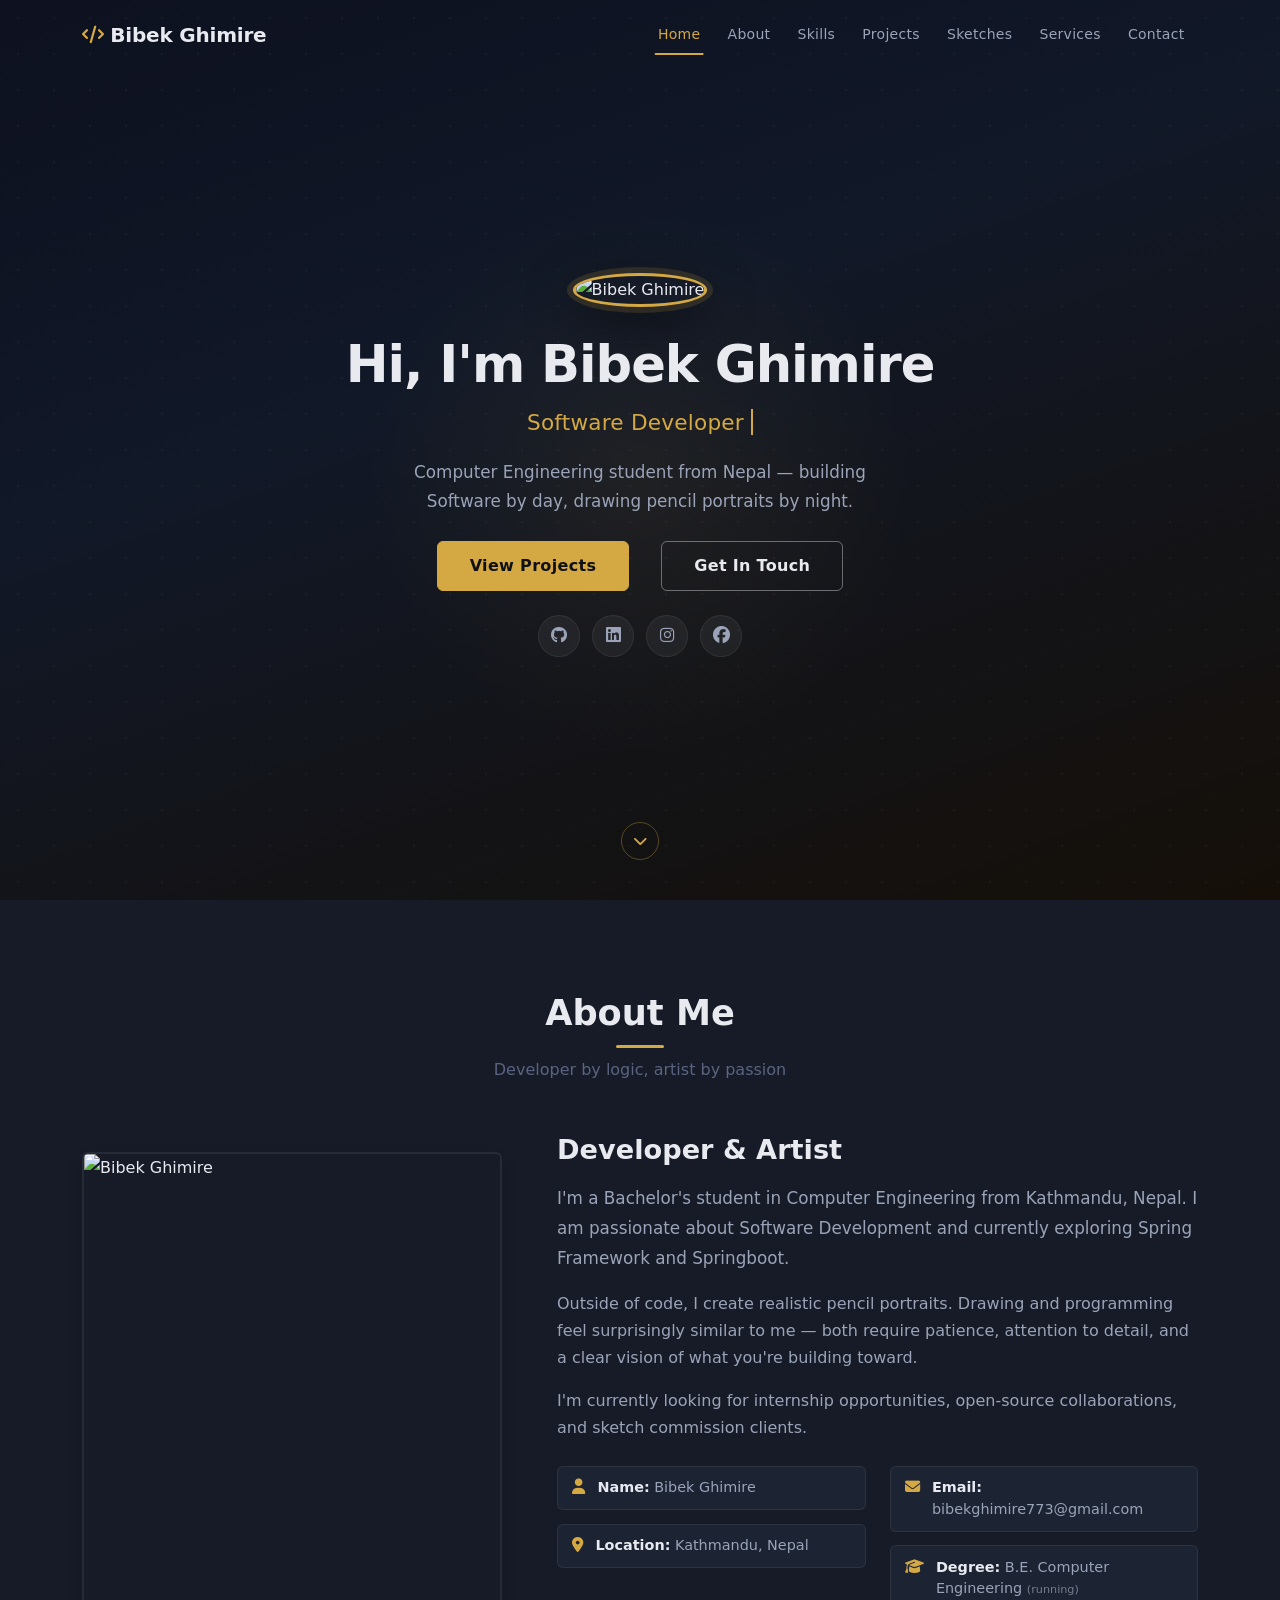
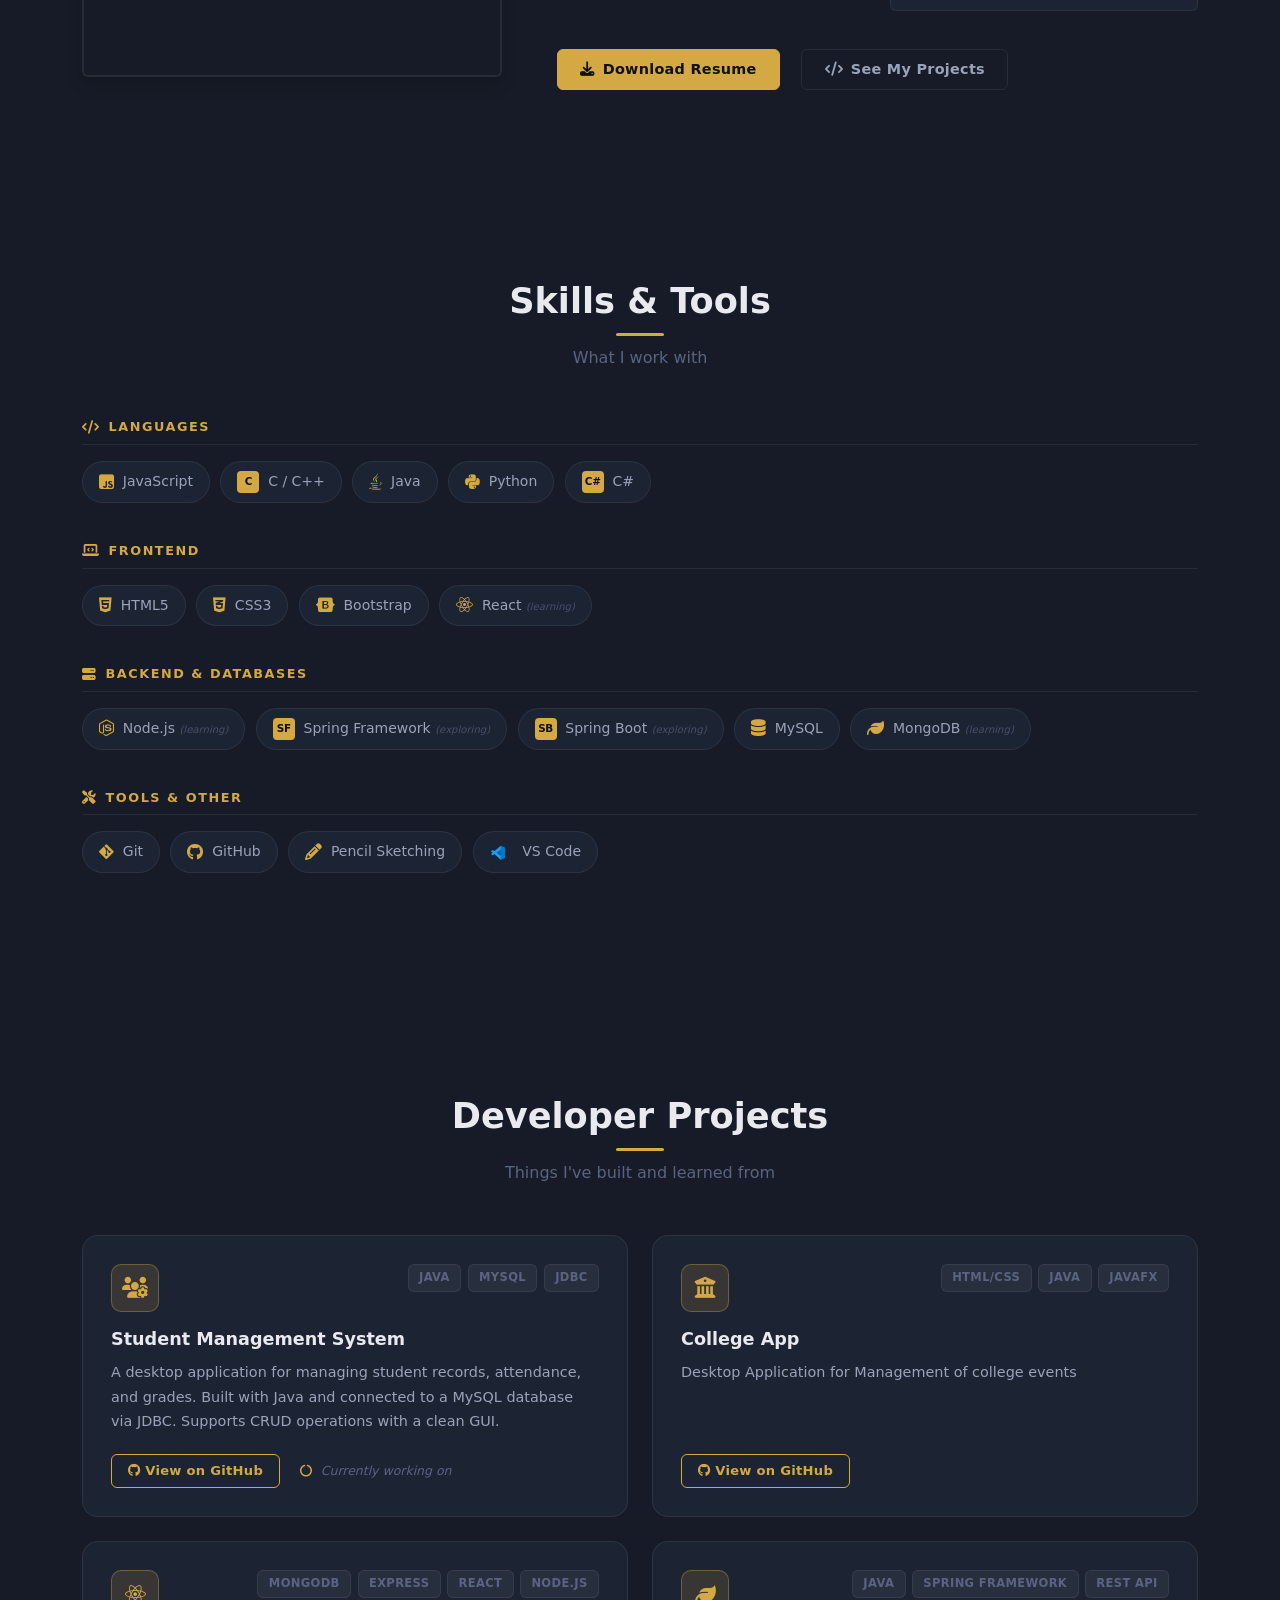
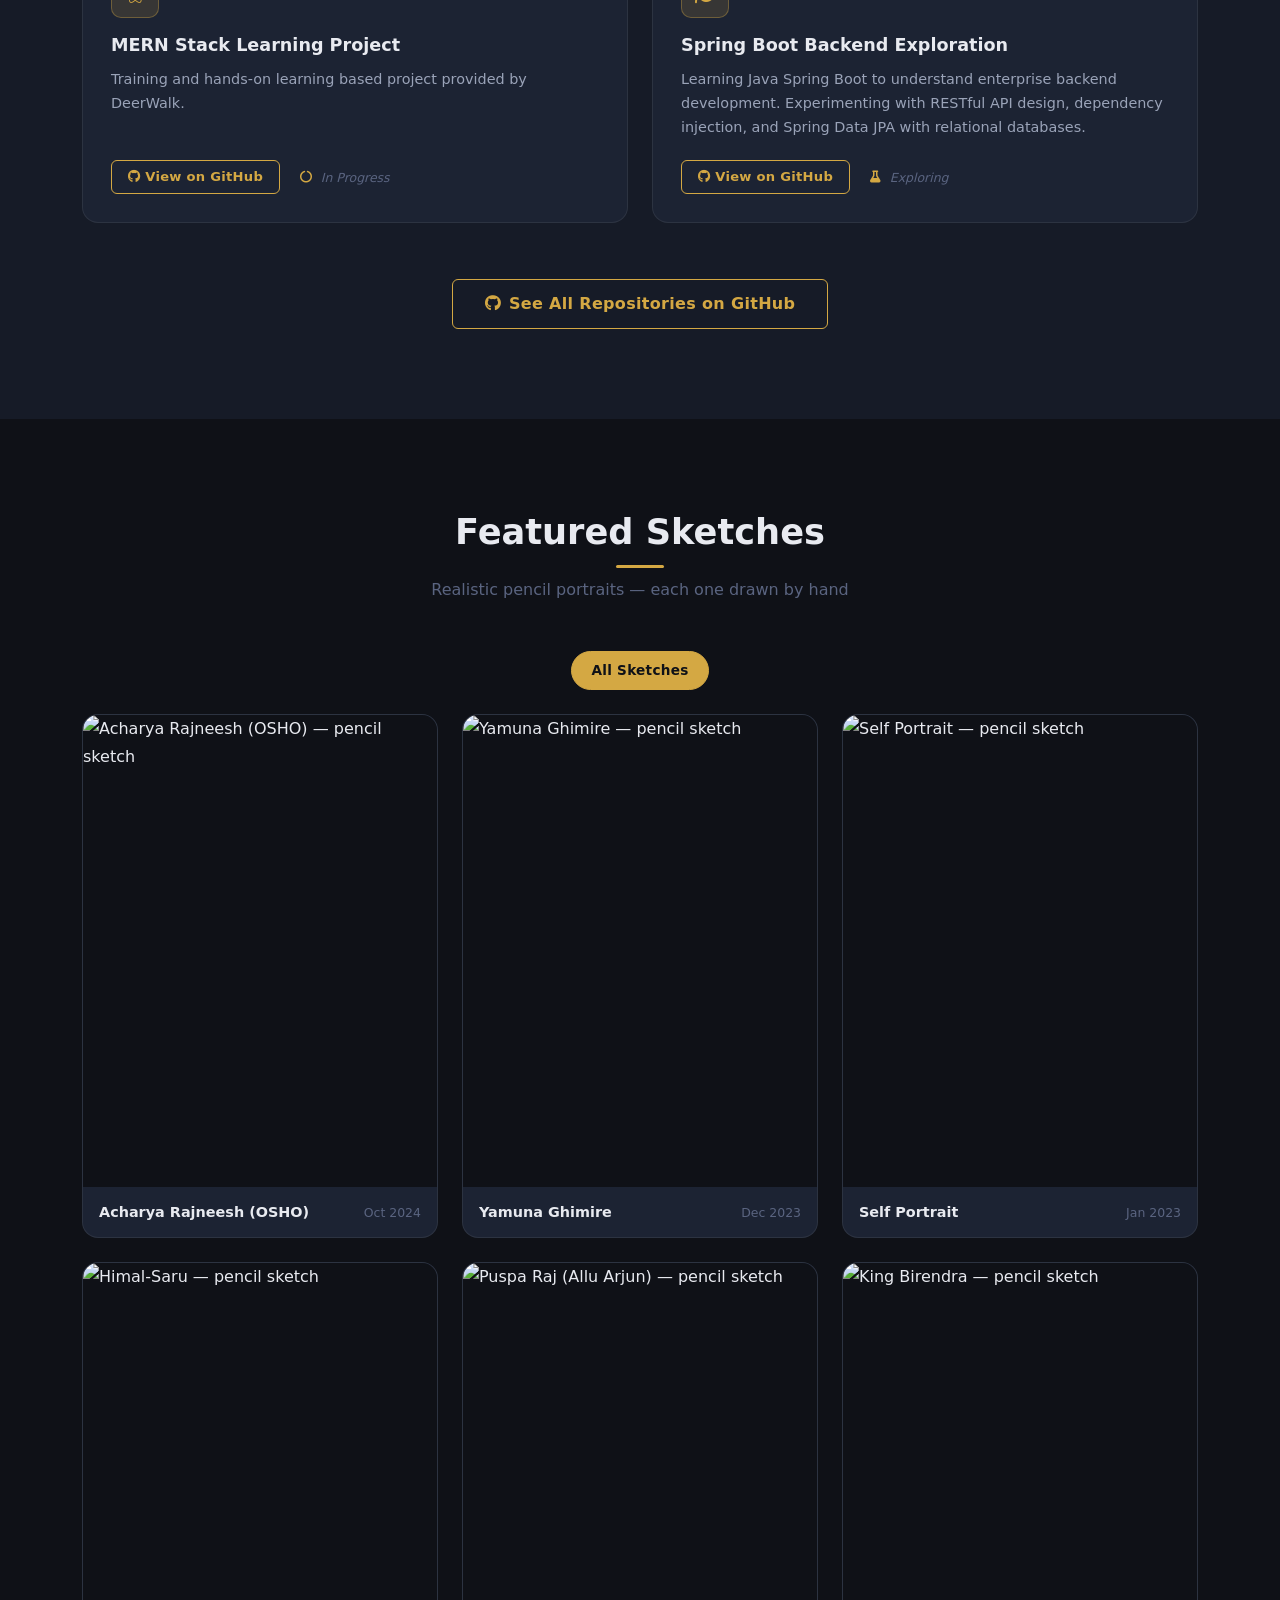
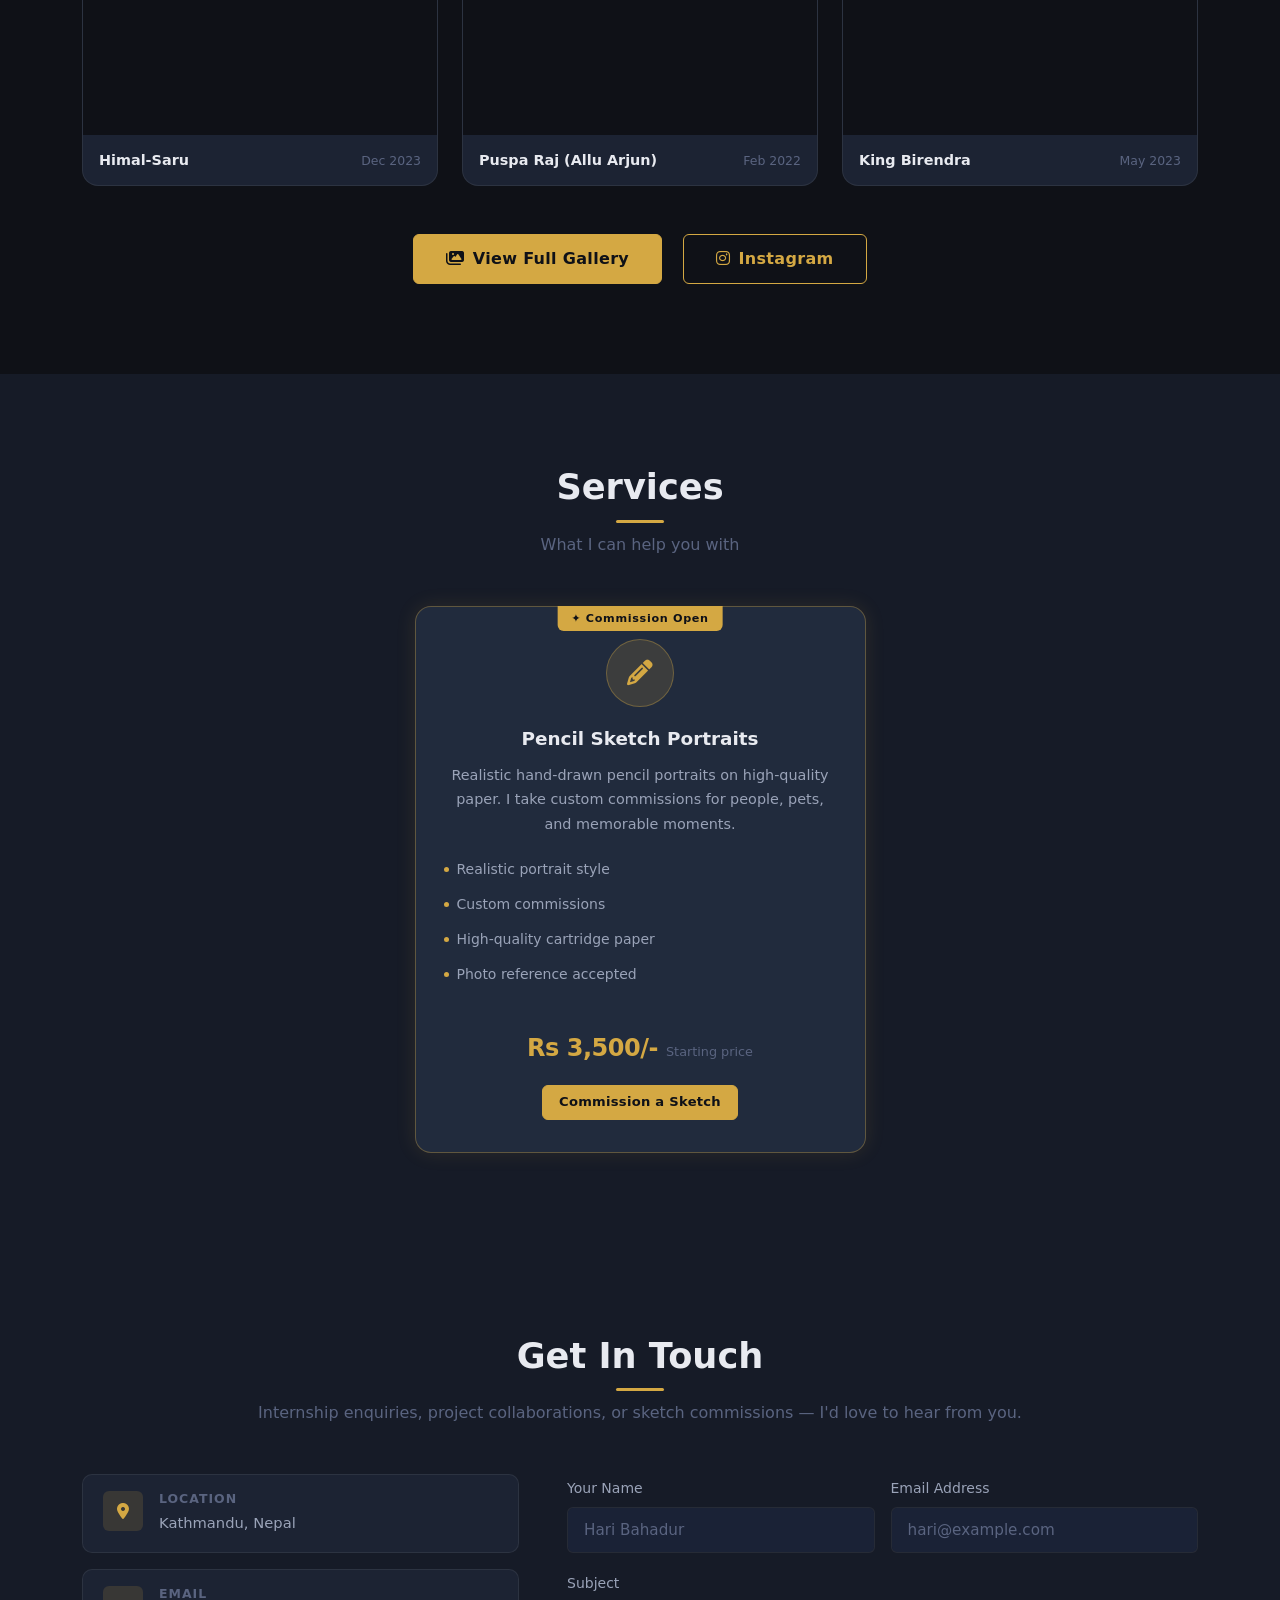
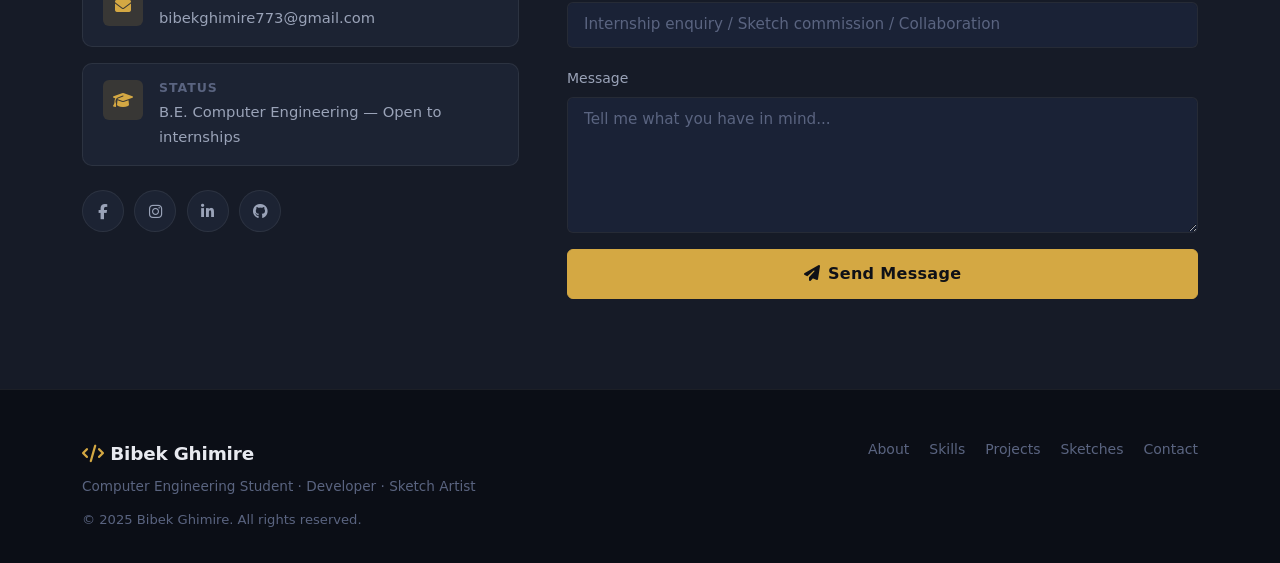
==== commit a2f09fbe: "minor fix" ====
--- a/index.html
+++ b/index.html
@@ -5,7 +5,7 @@
   <meta charset="utf-8">
   <title>Bibek Ghimire — Developer & Artist</title>
   <meta name="viewport" content="width=device-width, initial-scale=1.0">
-  <meta name="description" content="Bibek Ghimire — Computer Engineering student at Lalitpur, Nepal. Building web apps with MERN & Spring Boot. Also a realistic pencil sketch artist available for commissions.">
+  <meta name="description" content="Bibek Ghimire — Computer Engineering student at Kathmandu, Nepal. Building web apps with MERN & Spring Boot. Also a realistic pencil sketch artist available for commissions.">
   <meta name="keywords" content="Bibek Ghimire, web developer, MERN stack, Spring Boot, sketch artist, computer engineering, Nepal, portfolio">
   <meta name="author" content="Bibek Ghimire">
 
@@ -25,7 +25,6 @@
   <!-- Favicon -->
   <link rel="icon" type="image/x-icon" href="img/logo.png">
   <link rel="manifest" href="manifest.json">
-  <link rel="stylesheet" href="https://cloudflare.com">
 
 
   <!-- External CSS -->
@@ -34,7 +33,7 @@
   <link href="https://cdnjs.cloudflare.com/ajax/libs/aos/2.3.4/aos.css" rel="stylesheet">
 
   <!-- Site CSS -->
-  <link rel="stylesheet" href="style.css">
+  <link rel="stylesheet" href="style.css?v=20260607">
 </head>
 
 <body data-bs-spy="scroll" data-bs-target="#navbar" data-bs-offset="80">
@@ -98,7 +97,7 @@
 
             <p class="hero-subtitle mt-3">
               Computer Engineering student from Nepal —
-              building web apps by day, drawing pencil portraits by night.
+              building Software by day, drawing pencil portraits by night.
             </p>
 
             <div class="hero-buttons mt-4">
--- a/style.css
+++ b/style.css
@@ -760,9 +760,7 @@
 /* ============================================================
    9. SKILLS SECTION
    ============================================================ */
-.skills-section {
-  /* background set by section alternation rule */
-}
+
 
 .skills-group {
   margin-bottom: 2.5rem;
@@ -850,9 +848,6 @@
 /* ============================================================
    10. PROJECTS SECTION
    ============================================================ */
-.projects-section {
-  /* background set by section rules */
-}
 
 .project-card {
   background-color: var(--bg-card);
@@ -1270,9 +1265,7 @@
 /* ============================================================
    13. CONTACT
    ============================================================ */
-.contact-section {
-  /* background set by section alternation */
-}
+
 
 /* Contact info items */
 .contact-info {
